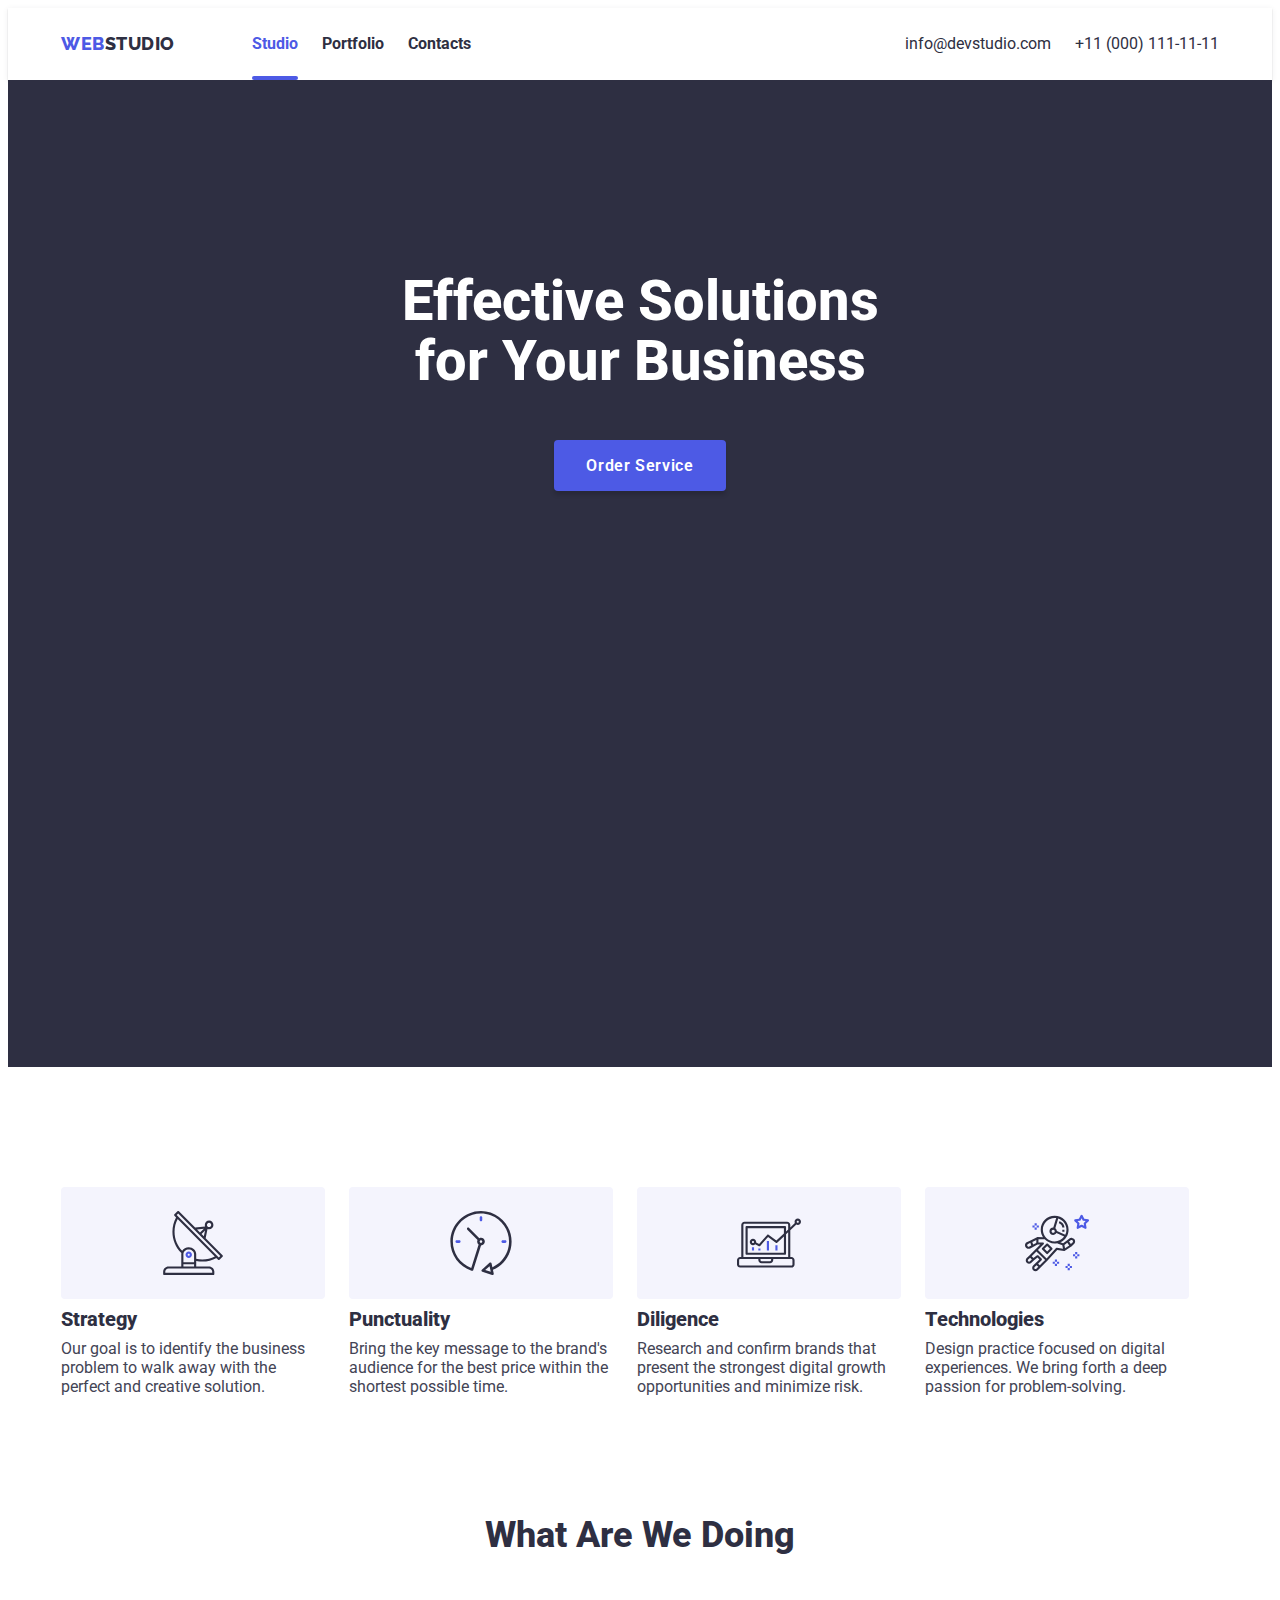
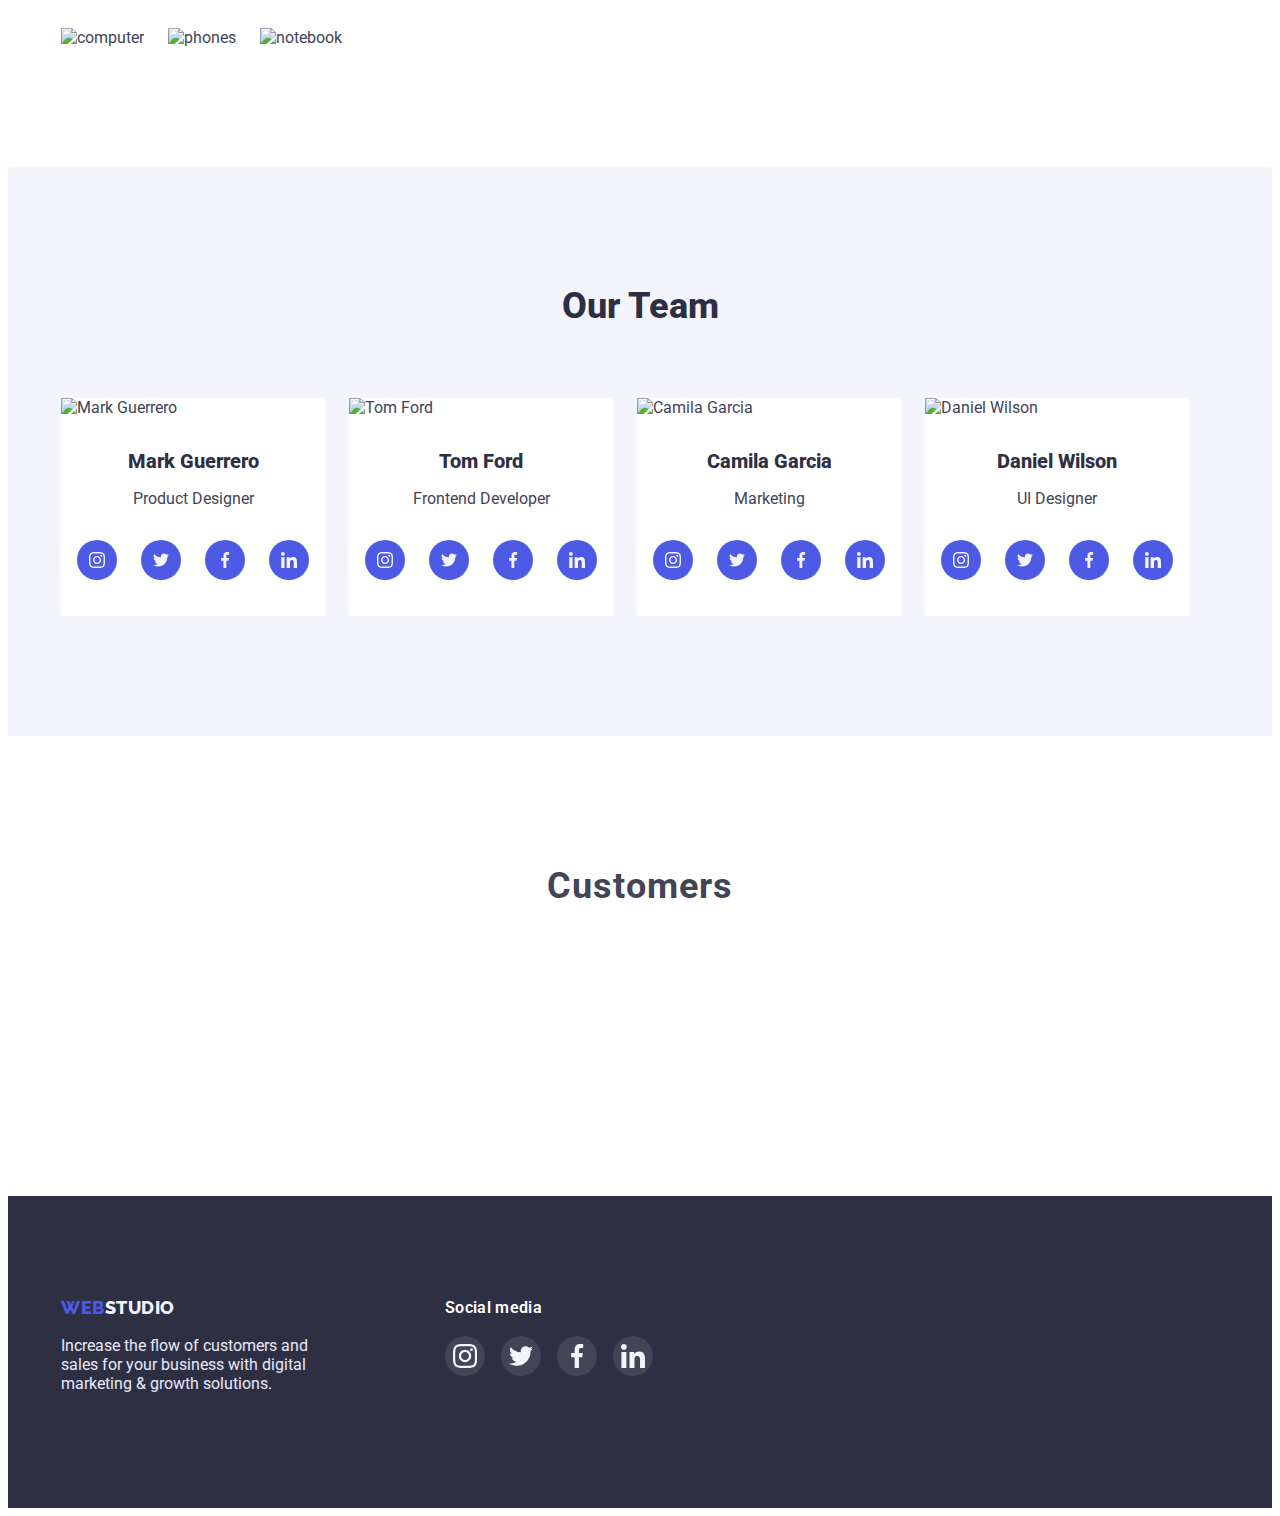
==== index.html @ 1ba85bce "Update index.html" ====
<!DOCTYPE html>
<html lang="en">
  <head>
    <meta charset="UTF-8" />
    <meta http-equiv="X-UA-Compatible" content="IE=edge" />
    <meta name="viewport" content="width=device-width, initial-scale=1.0" />
    <title>WebStudio</title>
    <link rel="preconnect" href="https://fonts.googleapis.com" />
    <link rel="preconnect" href="https://fonts.gstatic.com" crossorigin />
    <link
      href="https://fonts.googleapis.com/css2?family=Raleway:wght@700;800&family=Roboto:wght@400;500;700;900&display=swap"
      rel="stylesheet"
    />
    <link rel="stylesheet" href="./css/modern-normalize.css" />
    <link rel="stylesheet" href="./css/styles.css" />
  </head>
  <body>
    <header class="page-header">
      <div class="container container-header">
        <nav class="page-nav">
          <a href="./index.html" class="logo-web link"
            >web<span class="logo-studio link">studio</span></a
          >
          <ul class="navigation list">
            <li><a href="./index.html" class="link current-page">Studio</a></li>
            <li>
              <a href="./portfolio.html" class="link">Portfolio</a>
            </li>
            <li><a href="" class="link">Contacts</a></li>
          </ul>
        </nav>
        <ul class="contacts list">
          <li>
            <a href="mailto:info@devstudio.com" class="link"
              >info@devstudio.com</a
            >
          </li>
          <li>
            <a href="tel:+110001111111" class="link">+11 (000) 111-11-11</a>
          </li>
        </ul>
      </div>
    </header>
    <main>
      <!-- hero -->
      <section class="hero">
        <div class="container">
          <h1 class="hero-title">Effective Solutions for Your Business</h1>
          <button type="button" class="hero-button" data-modal-open>
            Order Service
          </button>
        </div>
      </section>
      <!-- spdt -->
      <section class="spdt">
        <div class="container">
          <ul class="list">
            <li class="spdt-item">
              <div class="spdt-item-icon">
                <svg class="spdt-svg" width="64" height="64">
                  <use href="./images/svg/symbol-defs.svg#icon-Feature1"></use>
                </svg>
              </div>
              <h3 class="spdt-name">Strategy</h3>
              <p>
                Our goal is to identify the business problem to walk away with
                the perfect and creative solution.
              </p>
            </li>
            <li class="spdt-item">
              <div class="spdt-item-icon">
                <svg class="spdt-svg" width="64" height="64">
                  <use href="./images/svg/symbol-defs.svg#icon-Feature2"></use>
                </svg>
              </div>
              <h3 class="spdt-name">Punctuality</h3>
              <p>
                Bring the key message to the brand's audience for the best price
                within the shortest possible time.
              </p>
            </li>
            <li class="spdt-item">
              <div class="spdt-item-icon">
                <svg class="spdt-svg" width="64" height="64">
                  <use href="./images/svg/symbol-defs.svg#icon-Feature3"></use>
                </svg>
              </div>
              <h3 class="spdt-name">Diligence</h3>
              <p>
                Research and confirm brands that present the strongest digital
                growth opportunities and minimize risk.
              </p>
            </li>
            <li class="spdt-item">
              <div class="spdt-item-icon">
                <svg class="spdt-svg" width="64" height="64">
                  <use href="./images/svg/symbol-defs.svg#icon-Feature4"></use>
                </svg>
              </div>
              <h3 class="spdt-name">Technologies</h3>
              <p>
                Design practice focused on digital experiences. We bring forth a
                deep passion for problem-solving.
              </p>
            </li>
          </ul>
        </div>
      </section>
      <!-- whatdo -->
      <section class="whatdo">
        <div class="container">
          <h2 class="whatdo-name">What Are We Doing</h2>
          <ul class="list">
            <li>
              <img
                src="./images/1.jpg"
                alt="computer"
                width="360"
                height="300"
              />
            </li>
            <li>
              <img src="./images/2.jpg" alt="phones" width="360" height="300" />
            </li>
            <li>
              <img
                src="./images/3.jpg"
                alt="notebook"
                width="360"
                height="300"
              />
            </li>
          </ul>
        </div>
      </section>
      <!-- Team -->
      <section class="team">
        <div class="container">
          <h2 class="team-title">Our Team</h2>
          <ul class="list">
            <li class="team-item">
              <img src="./images/4.jpg" alt="Mark Guerrero" />
              <div class="container-team-item">
                <h3 class="team-name">Mark Guerrero</h3>
                <p class="team-job">Product Designer</p>
                <ul class="list-social-media list">
                  <li class="item-social-media">
                    <a href="" class="link-social-media">
                      <svg class="icon-social-media" width="16px" height="16px">
                        <use
                          href="./images/svg/symbol-defs.svg#icon-team_instagram"
                        ></use>
                      </svg>
                    </a>
                  </li>
                  <li class="item-social-media">
                    <a href="" class="link-social-media">
                      <svg class="icon-social-media" width="16px" height="16px">
                        <use
                          href="./images/svg/symbol-defs.svg#icon-team_twitter"
                        ></use>
                      </svg>
                    </a>
                  </li>
                  <li class="item-social-media">
                    <a href="" class="link-social-media">
                      <svg class="icon-social-media" width="16px" height="16px">
                        <use
                          href="./images/svg/symbol-defs.svg#icon-team_facebook"
                        ></use>
                      </svg>
                    </a>
                  </li>
                  <li class="item-social-media">
                    <a href="" class="link-social-media">
                      <svg class="icon-social-media" width="16px" height="16px">
                        <use
                          href="./images/svg/symbol-defs.svg#icon-team_linkedin"
                        ></use>
                      </svg>
                    </a>
                  </li>
                </ul>
              </div>
            </li>
            <li class="team-item">
              <img src="./images/5.jpg" alt="Tom Ford" />
              <div class="container-team-item">
                <h3 class="team-name">Tom Ford</h3>
                <p class="team-job">Frontend Developer</p>
                <ul class="list-social-media list">
                  <li class="item-social-media">
                    <a href="" class="link-social-media">
                      <svg class="icon-social-media" width="16px" height="16px">
                        <use
                          href="./images/svg/symbol-defs.svg#icon-team_instagram"
                        ></use>
                      </svg>
                    </a>
                  </li>
                  <li class="item-social-media">
                    <a href="" class="link-social-media">
                      <svg class="icon-social-media" width="16px" height="16px">
                        <use
                          href="./images/svg/symbol-defs.svg#icon-team_twitter"
                        ></use>
                      </svg>
                    </a>
                  </li>
                  <li class="item-social-media">
                    <a href="" class="link-social-media">
                      <svg class="icon-social-media" width="16px" height="16px">
                        <use
                          href="./images/svg/symbol-defs.svg#icon-team_facebook"
                        ></use>
                      </svg>
                    </a>
                  </li>
                  <li class="item-social-media">
                    <a href="" class="link-social-media">
                      <svg class="icon-social-media" width="16px" height="16px">
                        <use
                          href="./images/svg/symbol-defs.svg#icon-team_linkedin"
                        ></use>
                      </svg>
                    </a>
                  </li>
                </ul>
              </div>
            </li>
            <li class="team-item">
              <img src="./images/6.jpg" alt="Camila Garcia" />
              <div class="container-team-item">
                <h3 class="team-name">Camila Garcia</h3>
                <p class="team-job">Marketing</p>
                <ul class="list-social-media list">
                  <li class="item-social-media">
                    <a href="" class="link-social-media">
                      <svg class="icon-social-media" width="16px" height="16px">
                        <use
                          href="./images/svg/symbol-defs.svg#icon-team_instagram"
                        ></use>
                      </svg>
                    </a>
                  </li>
                  <li class="item-social-media">
                    <a href="" class="link-social-media">
                      <svg class="icon-social-media" width="16px" height="16px">
                        <use
                          href="./images/svg/symbol-defs.svg#icon-team_twitter"
                        ></use>
                      </svg>
                    </a>
                  </li>
                  <li class="item-social-media">
                    <a href="" class="link-social-media">
                      <svg class="icon-social-media" width="16px" height="16px">
                        <use
                          href="./images/svg/symbol-defs.svg#icon-team_facebook"
                        ></use>
                      </svg>
                    </a>
                  </li>
                  <li class="item-social-media">
                    <a href="" class="link-social-media">
                      <svg class="icon-social-media" width="16px" height="16px">
                        <use
                          href="./images/svg/symbol-defs.svg#icon-team_linkedin"
                        ></use>
                      </svg>
                    </a>
                  </li>
                </ul>
              </div>
            </li>
            <li class="team-item">
              <img src="./images/7.jpg" alt="Daniel Wilson" />
              <div class="container-team-item">
                <h3 class="team-name">Daniel Wilson</h3>
                <p class="team-job">UI Designer</p>
                <ul class="list-social-media list">
                  <li class="item-social-media">
                    <a href="" class="link-social-media">
                      <svg class="icon-social-media" width="16px" height="16px">
                        <use
                          href="./images/svg/symbol-defs.svg#icon-team_instagram"
                        ></use>
                      </svg>
                    </a>
                  </li>
                  <li class="item-social-media">
                    <a href="" class="link-social-media">
                      <svg class="icon-social-media" width="16px" height="16px">
                        <use
                          href="./images/svg/symbol-defs.svg#icon-team_twitter"
                        ></use>
                      </svg>
                    </a>
                  </li>
                  <li class="item-social-media">
                    <a href="" class="link-social-media">
                      <svg class="icon-social-media" width="16px" height="16px">
                        <use
                          href="./images/svg/symbol-defs.svg#icon-team_facebook"
                        ></use>
                      </svg>
                    </a>
                  </li>
                  <li class="item-social-media">
                    <a href="" class="link-social-media">
                      <svg class="icon-social-media" width="16px" height="16px">
                        <use
                          href="./images/svg/symbol-defs.svg#icon-team_linkedin"
                        ></use>
                      </svg>
                    </a>
                  </li>
                </ul>
              </div>
            </li>
          </ul>
        </div>
      </section>
      <!-- Customers -->
      <section class="customers">
        <div class="container">
          <h2 class="customers-title">Customers</h2>
          <ul class="customers-list list">
            <li>
              <a href="" class="customers-link link">
                <svg width="104" height="56" class="icon-customers">
                  <use
                    href="./images/client/symbol-defs.svg#icon-client1"
                  ></use>
                </svg>
              </a>
            </li>
            <li>
              <a href="" class="customers-link link">
                <svg width="104" height="56" class="icon-customers">
                  <use
                    href="./images/client/symbol-defs.svg#icon-client2"
                  ></use>
                </svg>
              </a>
            </li>
            <li>
              <a href="" class="customers-link link">
                <svg width="104" height="56" class="icon-customers">
                  <use
                    href="./images/client/symbol-defs.svg#icon-client3"
                  ></use>
                </svg>
              </a>
            </li>
            <li>
              <a href="" class="customers-link link">
                <svg width="104" height="56" class="icon-customers">
                  <use
                    href="./images/client/symbol-defs.svg#icon-client4"
                  ></use>
                </svg>
              </a>
            </li>
            <li>
              <a href="" class="customers-link link">
                <svg width="104" height="56" class="icon-customers">
                  <use
                    href="./images/client/symbol-defs.svg#icon-client5"
                  ></use>
                </svg>
              </a>
            </li>
            <li>
              <a href="" class="customers-link link">
                <svg width="104" height="56" class="icon-customers">
                  <use
                    href="./images/client/symbol-defs.svg#icon-client6"
                  ></use>
                </svg>
              </a>
            </li>
          </ul>
        </div>
      </section>
    </main>
    <!-- footer -->
    <footer class="footer">
      <div class="container container-footer">
        <div class="footer-prom">
          <a href="./index.html" class="logo-web-footer link"
            >web<span class="studio-white">studio</span></a
          >
          <p class="footer-text">
            Increase the flow of customers and sales for your business with
            digital marketing & growth solutions.
          </p>
        </div>
        <div>
          <h3 class="footer-sm-title">Social media</h3>
          <ul class="list-social-media list">
            <li>
              <a href="" class="link-social-media">
                <svg width="24px" height="24px" class="icon-social-media">
                  <use
                    href="./images/svg/symbol-defs.svg#icon-social_media_instagram"
                  ></use>
                </svg>
              </a>
            </li>
            <li>
              <a href="" class="link-social-media">
                <svg width="24px" height="24px" class="icon-social-media">
                  <use
                    href="./images/svg/symbol-defs.svg#icon-social_media_twitter"
                  ></use>
                </svg>
              </a>
            </li>
            <li>
              <a href="" class="link-social-media">
                <svg width="24px" height="24px" class="icon-social-media">
                  <use
                    href="./images/svg/symbol-defs.svg#icon-social_media_facebook"
                  ></use>
                </svg>
              </a>
            </li>
            <li>
              <a href="" class="link-social-media">
                <svg width="24px" height="24px" class="icon-social-media">
                  <use
                    href="./images/svg/symbol-defs.svg#icon-social_media_linkedin"
                  ></use>
                </svg>
              </a>
            </li>
          </ul>
        </div>
      </div>
    </footer>
    <div class="backdrop is-hidden" data-modal>
      <div class="modal">
        <button type="button" class="modal-close-btn" data-modal-close>
          <svg class="modal-close-btn-icon" width="8" height="8">
            <use href="./images/svg/symbol-defs.svg#icon-X"></use>
          </svg>
        </button>
        <form class="modal-form">
          <b class="title-modal"
            >Leave your contacts and we will call you back</b
          >
          <label class="modal-form-field">
            <p class="modal-form-input-desc">Name</p>
            <span class="modal-input">
              <input
                type="text"
                name="user_name"
                class="modal-form-input"
                required
                pattern="^[a-zA-Z]+"
                minlength="2"
              />
              <svg class="modal-icon" width="18" height="18">
                <use href="./images/modal/modal.svg#icon-1"></use>
              </svg>
            </span>
          </label>
          <label class="modal-form-field">
            <p class="modal-form-input-desc">Phone</p>
            <span class="modal-input">
              <input
                type="tel"
                name="user_tel"
                class="modal-form-input"
                required
                pattern="[0-9]{3}-[0-9]{3}-[0-9]{2}-[0-9]{2}"
                title="xxx-xxx-xx-xx"
              />
              <svg class="modal-icon" width="18" height="18">
                <use href="./images/modal/modal.svg#icon-2"></use>
              </svg>
            </span>
          </label>
          <label class="modal-form-field">
            <p class="modal-form-input-desc">Email</p>
            <span class="modal-input">
              <input
                type="email"
                name="user_email"
                class="modal-form-input"
                required
              />
              <svg class="modal-icon" width="18" height="18">
                <use href="./images/modal/modal.svg#icon-3"></use>
              </svg>
            </span>
          </label>
          <label class="modal-form-field">
            <p class="modal-form-input-desc">Comment</p>
            <textarea
              name="user_message"
              class="modal-form-comment"
              placeholder="Text input"
            ></textarea>
          </label>
          <input
            id="user-policy"
            type="checkbox"
            name="user_policy"
            class="modal-form-check-input visualy-hidden"
            required
          />
          <label for="user-policy" class="modal-form-check-label"
            ><span class="modal-form-accept-condition"
              >I accept the terms and conditions of the
              <a href="">Privacy Policy</a></span
            ></label
          >
          <button type="submit" class="modal-form-submit">
            <span class="modal-form-submit-title">Send</span>
          </button>
        </form>
      </div>
    </div>
    <script src="./js/modal.js"></script>
  </body>
</html>
---- css/styles.css ----
:root {
  --accent: #4d5ae5;
  --footer-text-color: #e7e9fc;
  --primary-background-color: #ffffff;
  --primary-font: "Roboto", sans-serif;
  --primary-letter-spacing: 0.02em;
  --primary-line-height: 1.5;
  --primary-text-color: #434455;
  --secondary-background-color: #404bbf;
  --secondary-font-size: 20px;
  --secondary-font-weight: 800;
  --secondary-line-height: 1.2;
  --secondary-text-color: #8e8f99;
  --color: #f4f4fd;
  --title-text-color: #2e2f42;
  --main-transition: 250ms cubic-bezier(0.4, 0, 0.2, 1);
}

h1,
h2,
h4,
h5,
h6,
p {
  margin-top: 0;
  margin-bottom: 0;
}

h3 {
  margin-top: 0;
  margin-bottom: 8px;
}

.page-header {
  box-shadow: 0px 2px 1px rgba(46, 47, 66, 0.08),
    0px 1px 1px rgba(46, 47, 66, 0.16), 0px 1px 6px rgba(46, 47, 66, 0.08);
}

header .link.current-page {
  position: relative;
  display: inline-block;
  color: var(--accent);
}

.current-page::after {
  content: " ";
  position: absolute;
  width: 100%;
  height: 4px;
  display: block;
  top: calc(24px + 24px - 4px);
  background-color: var(--accent);
  border-radius: 2px;
}

.container {
  width: 1158px;
  padding-left: 15px;
  padding-right: 15px;
  margin-left: auto;
  margin-right: auto;
}

.navigation,
.contacts {
  gap: 40px;
}

.navigation .link,
.contacts .link {
  color: var(--title-text-color);
  font-size: var(--primary-font-size);
  line-height: var(--primary-line-height);
  transition: color var(--main-transition);
}
.navigation .link {
  font-weight: 700;
}
.page-nav {
  display: flex;
  margin-right: auto;
  gap: 77px;
}

.navigation .link:hover,
.navigation .link:focus,
.contacts .link:active,
.contacts .link:focus,
.contacts .link:hover,
.navigation .link:active {
  color: var(--accent);
}

body {
  background-color: var(--primary-background-color);
  color: var(--primary-text-color);
  font-family: var(--primary-font);
}

.link {
  text-decoration: none;
  display: block;
}
.logo-web,
.logo-web-footer {
  color: var(--accent);
  font-family: "Raleway", sans-serif;
  font-weight: var(--secondary-font-weight);
  font-size: 18px;
  line-height: 1.3;
  letter-spacing: 0.03em;
  text-transform: uppercase;
  display: flex;
  transition: color var(--main-transition);
}
.logo-web {
  transition: color var(--main-transition);
}

.logo-studio {
  color: var(--title-text-color);
  font-family: "Raleway", sans-serif;
  transition: color var(--main-transition);
}
.logo-studio:hover,
.logo-studio:focus {
  color: var(--title-text-color);
}
.hero {
  background-color: var(--title-text-color);
  text-align: center;
  padding-top: 192px;
  padding-bottom: 192px;
  height: 603px;
  max-width: 1440px;
  margin-left: auto;
  margin-right: auto;
  background-image: linear-gradient(
      to right,
      rgba(46, 47, 66, 0.7),
      rgba(46, 47, 66, 0.7)
    ),
    url("../images/hero.jpg");
  background-repeat: no-repeat;
  background-size: cover;
  background-position: center;
}
.hero-title {
  color: var(--primary-background-color);
  font-size: 56px;
  font-weight: var(--secondary-font-weight);
  line-height: 1.07;
  margin-bottom: 48px;
  padding-right: 28%;
  padding-left: 28%;
}
.hero-button {
  background-color: var(--accent);
  border: 0px;
  border-radius: 4px;
  box-shadow: 0px 4px 4px rgba(0, 0, 0, 0.15);
  color: var(--primary-background-color);
  cursor: pointer;
  font-family: var(--primary-font);
  font-size: 16px;
  font-weight: 600;
  gap: 10px;
  letter-spacing: 0.04em;
  line-height: var(--secondary-line-height);
  padding: 16px 32px;
  transition: background-color var(--main-transition),
    box-shadow var(--main-transition);
}
.hero-button:hover,
.hero-button:focus,
.hero-button:active {
  background-color: var(--secondary-background-color);
  transition: background-color var(--main-transition);
}
.list {
  display: flex;
  gap: 24px;
  padding: 0;
  margin: 0;
  list-style: none;
}

.spdt {
  padding-top: 120px;
}

.spdt-svg {
}

.spdt-item {
  max-width: 264px;
}

.spdt-item-icon {
  background-color: var(--color);
  border-radius: 4px;
  width: 264px;
  height: 112px;
  margin-bottom: 8px;
  display: flex;
  justify-content: center;
  align-items: center;
}

.spdt-name {
  color: var(--title-text-color);
  font-weight: var(--secondary-font-weight);
  font-size: var(--secondary-font-size);
  line-height: var(--secondary-line-height);
  width: 264px;
}

.whatdo {
  padding-top: 120px;
  padding-bottom: 120px;
}

.whatdo-name,
.team-title {
  color: var(--title-text-color);
  font-weight: var(--secondary-font-weight);
  font-size: 36px;
  line-height: 1.1;
  text-align: center;
  text-transform: capitalize;
  margin-bottom: 72px;
}
.team {
  padding-top: 120px;
  padding-bottom: 120px;
  background-color: var(--color);
}
.team-item {
  background-color: var(--primary-background-color);
}

.container-team-item {
  padding-top: 32px;
  padding-bottom: 36px;
}

.team-name {
  color: var(--title-text-color);
  font-weight: var(--secondary-font-weight);
  font-size: var(--secondary-font-size);
  line-height: var(--secondary-line-height);
  text-align: center;
  padding-bottom: 8px;
}
.team-job {
  text-align: center;
  padding-bottom: 32px;
}

.list-social-media {
  display: flex;
  padding-left: 16px;
  padding-right: 16px;
  gap: 24px;
}

.link-social-media {
  display: inline-flex;
  height: 40px;
  width: 40px;
  padding: 0;
  border: none;
  color: var(--team-background-color);
  background-color: var(--accent);
  border-radius: 50%;
  justify-content: center;
  align-items: center;
  transition: background-color var(--main-transition);
}

.link-social-media:hover,
.link-social-media:focus {
  background-color: var(--secondary-background-color);
  transition: background-color var(--main-transition);
}

.icon-social-media {
  fill: currentColor;
}

.buttons,
.buttonsall {
  background-color: var(--color);
  font-family: var(--primary-font);
  font-style: normal;
  font-weight: 600;
  font-size: var(--primary-font-size);
  line-height: var(--primary-line-height);
  display: flex;
  align-items: center;
  text-align: center;
  letter-spacing: 0.04em;
  cursor: pointer;
  border: 1px solid var(--footer-text-color);
  transition: background-color var(--main-transition),
    color var(--main-transition), box-shadow var(--main-transition);
}
.buttons {
  color: var(--accent);
}

.buttonsall {
  color: var(--primary-background-color);
}

.buttons:hover,
.buttons:focus {
  color: var(--primary-background-color);
  background-color: var(--accent);
  transition: background-color var(--main-transition);
}
.portfolio-card_list {
  display: flex;
  flex-wrap: wrap;
  row-gap: 48px;
  column-gap: 24px;
}

.portfolio {
  margin-bottom: 120px;
}

.img {
  display: block;
  max-width: 360px;
  height: 300px;
}

.portfolio-card_item {
  flex-basis: calc((100% - 2 * 24px) / 3);
}

.portfolio-link:hover .overlay,
.portfolio-link:focus .overlay {
  transform: translate(0, 0);
}

.portfolio-link:hover,
.portfolio-link:focus {
  display: inline-block;
  box-shadow: 0px 1px 6px rgba(46, 47, 66, 0.08),
    0px 1px 1px rgba(46, 47, 66, 0.16), 0px 2px 1px rgba(46, 47, 66, 0.08);
  transition: box-shadow var(--main-transition);
}

.portfolio-overlay {
  position: relative;
  overflow: hidden;
}

.overlay {
  position: absolute;
  width: 100%;
  height: 100%;
  left: 0px;
  top: 0px;
  background-color: var(--accent);
  background-blend-mode: soft-light;
  mix-blend-mode: normal;
  font-family: var(--primary-font);
  font-style: normal;
  font-weight: 400;
  font-size: 16px;
  line-height: var(--primary-line-height);
  letter-spacing: var(--primary-letter-spacing);
  color: var(--color);
  padding-top: 40px;
  padding-left: 32px;
  padding-right: 32px;
  padding-bottom: 164px;
  transform: translateY(100%);
  transition: transform var(--main-transition);
}

.portfolio-card_box {
  padding: 32px 16px;
  border: 0.5px solid var(--color);
  border-top: 0;
}
.portfolio-name {
  color: var(--title-text-color);
  font-weight: var(--secondary-font-weight);
  font-size: var(--secondary-font-size);
  line-height: var(--secondary-line-height);
  letter-spacing: 0.2e;
  margin-bottom: 8px;
}

.portfolio-category {
  color: var(--primary-text-color);
}

.footer {
  background-color: var(--title-text-color);
  padding-top: 100px;
  padding-bottom: 100px;
}
.footer-text {
  color: var(--footer-text-color);
  width: 264px;
  height: 72px;
  margin-top: 16px;
}

.container-footer {
  display: flex;
}

.footer-prom {
  margin-right: 120px;
}

.footer-social-media {
}

.footer-sm-title {
  font-family: var(--primary-font);
  font-weight: 600;
  font-size: var(--primary-font-size);
  line-height: var(--primary-line-height);
  letter-spacing: var(--primary-letter-spacing);
  color: var(--primary-background-color);
  margin-bottom: 16px;
}

.list-social-media {
  display: flex;
  padding-left: 16px;
  padding-right: 16px;
  gap: 24px;
}

.footer .list-social-media {
  padding: 0;
  gap: 16px;
}

.footer .link-social-media {
  height: 40px;
  width: 40px;
  border-radius: 50%;
  justify-content: center;
  align-items: center;
  background-color: rgba(255, 255, 255, 0.1);
}

.footer .link-social-media:hover,
.footer .link-social-media:focus {
  background-color: #31d0aa;
  transition: background-color var(--main-transition);
}

.customers {
  padding: 120px 0px;
}

.customers-title {
  font-family: var(--primary-font);
  font-size: 36px;
  font-weight: 700;
  line-height: 1.67;
  letter-spacing: 0.03em;
  text-align: center;
  margin-bottom: 72px;
}

.customers-list {
  display: flex;
  gap: 24px;
  padding-left: 0;
  padding-right: 0;
  margin-left: auto;
  margin-right: auto;
}

.customers-link {
  display: inline-flex;
  width: 168px;
  height: 88px;
  border: 1px solid var(--secondary-text-color: );
  border-radius: 4px;
  color: var(--secondary-text-color: );
  justify-content: center;
  align-items: center;
  transition: color var(--main-transition), border-color var(--main-transition);
}

.customers-link:hover,
.customers-link:focus {
  color: var(--accent);
  border-color: var(--accent);
}

.icon-customers {
  fill: currentColor;
}

.studio-white {
  color: var(--color);
  font-family: "Raleway", sans-serif;
}
.studio-white:hover,
.studio-white:focus {
  color: var(--color);
  transition: color var(--main-transition);
}

.container-header {
  display: flex;
  align-items: center;
  padding-top: 24px;
  padding-bottom: 24px;
}

.filter {
  margin-top: 96px;
  margin-bottom: 72px;
}

.filter-list {
  display: flex;
  justify-content: center;
  gap: 24px;
}

.filter-btn,
.filter-btnall {
  padding: 12px 24px;
  border-radius: 4px;
}

.filter-btnall {
  background-color: var(--accent);
  box-shadow: 0px 3px 1px rgba(0, 0, 0, 0.1), 0px 2px 1px rgba(0, 0, 0, 0.08),
    0px 2px 2px rgba(0, 0, 0, 0.12);
  border-radius: 4px;
}

.dnon {
  display: none;
}

.backdrop {
  position: fixed;
  top: 0;
  left: 0;
  z-index: 100;
  height: 100%;
  width: 100%;
  background-color: rgba(46, 47, 66, 0.4);
  transition: opacity var(--main-transition), visibility var(--main-transition);
}

.backdrop.is-hidden {
  opacity: 0;
  visibility: hidden;
  pointer-events: none;
}

.modal {
  position: absolute;
  width: 408px;
  height: 576px;
  top: 88px;
  left: 516px;
  background-color: #fcfcfc;
  box-shadow: 0px 1px 1px rgba(0, 0, 0, 0.14), 0px 1px 3px rgba(0, 0, 0, 0.12),
    0px 2px 1px rgba(0, 0, 0, 0.2);
  border-radius: 4px;
  padding-top: 72px;
  padding-bottom: 40px;
  padding-left: 24px;
  padding-right: 24px;
}

.modal-close-btn {
  position: absolute;
  top: 24px;
  right: 24px;
  display: flex;
  justify-content: center;
  align-items: center;
  width: 24px;
  height: 24px;
  border-radius: 50%;
  border-color: var(--footer-text-color);
  border: 1px solid rgba(0, 0, 0, 0.1);
  padding: 0;
  cursor: pointer;
  transition: background-color var(--main-transition);
}

.modal-close-btn:hover,
.modal-close-btn:focus {
  background-color: var(--secondary-background-color);
}

.modal-close-btn:hover .modal-close-btn-icon,
.modal-close-btn:focus .modal-close-btn-icon {
  fill: var(--primary-background-color);
}

.modal-form {
  display: flex;
  flex-direction: column;
  margin-bottom: 8px;
}

.modal-form-input {
  width: 100%;
  height: 40px;
  border-radius: 4px;
  padding-left: 38px;
  background-color: inherit;
  border: 1px solid rgba(33, 33, 33, 0.2);
  font-size: 16px;
  color: rgba(0, 0, 0, 1);
  transition: border-color var(--main-transition);
}

.modal-form-input:focus {
  outline: none;
  border-color: var(--accent);
}

.modal-form-input:focus + .modal-icon {
  fill: var(--accent);
}

.title-modal {
  font-family: var(--primary-font);
  font-size: 16px;
  font-weight: 500;
  line-height: var(--primary-line-height);
  letter-spacing: var(--primary-letter-spacing);
  text-align: center;
  color: var(--title-text-color);
  margin-bottom: 14px;
}

.modal-form-input-desc {
  font-family: var(--primary-font);
  font-size: 12px;
  font-weight: 400;
  line-height: var(--secondary-line-height);
  letter-spacing: 0.04em;
  text-align: left;
  color: var(--secondary-text-color);
  margin-bottom: 4px;
}

.modal-icon {
  position: absolute;
  top: 50%;
  transform: translateY(-50%);
  display: block;
  fill: var(--title-text-color);
  transition: fill var(--main-transition);
  left: 16px;
}

.modal-input {
  position: relative;
  display: flex;
}

.modal-form-field {
  display: flex;
  flex-direction: column;
  margin-bottom: 8px;
}

.modal-form-comment {
  width: 100%;
  height: 120px;
  padding-top: 8px;
  padding-left: 16px;
  border: 1px solid rgba(33, 33, 33, 0.2);
  border-radius: 4px;
  resize: none;
  background: #fcfcfc;
  transition: border-color var(--main-transition);
}

.modal-form-comment::placeholder {
  color: rgba(117, 117, 117, 0.5);
}

.modal-form-comment:focus,
.modal-form-comment:not(:placeholder-shown) {
  outline: none;
  border-color: var(--accent);
}

.modal-form-check-label {
  position: relative;
  display: inline-flex;
  flex-direction: column;
  margin-bottom: 24px;
  margin-top: 8px;
  padding-left: 24px;
}

.modal-form-accept-condition {
  font-family: var(--primary-font);
  font-size: 12px;
  line-height: var(--secondary-line-height);
  letter-spacing: 0.04em;
  color: #757575;
}

.modal-form-check-label::before {
  display: flex;
  width: 16px;
  height: 16px;
  border: 1.25px solid #2e2f42;
  border-radius: 2px;
  content: "";
  cursor: pointer;
  position: absolute;
  left: 0;
  top: 0;
  transition: background-color var(--main-transition),
    border-color var(--main-transition);
}

.modal-form-check-input:checked + .modal-form-check-label::before {
  background-color: var(--accent);
  border: 1.25px solid var(--accent);
  border-radius: 2px;
  background-image: url(../images/icon-checkmark-modal.svg);
  background-repeat: no-repeat;
  background-size: contain;
  background-origin: border-box;
}

.visualy-hidden {
  position: absolute;
  width: 1px;
  height: 1px;
  margin: -1px;
  padding: 0;
  overflow: hidden;
  border: 0;
  clip: rect(0 0 0 0);
}

.modal-form-submit {
  display: flex;
  align-items: center;
  padding-top: 16px;
  padding-right: 32px;
  padding-bottom: 16px;
  padding-left: 32px;
  margin-left: auto;
  margin-right: auto;
  border: none;
  font-family: var(--primary-font);
  font-weight: 600;
  font-size: var(--primary-font-size);
  line-height: var(--secondary-line-height);
  letter-spacing: 0.04em;
  color: var(--primary-background-color);
  background-color: var(--accent);
  box-shadow: 0px 4px 4px rgba(0, 0, 0, 0.15);
  border-radius: 4px;
  cursor: pointer;
  transition: background-color var(--main-transition);
}

.modal-form-submit:focus,
.modal-form-submit:hover {
  background-color: #404bbf;
  outline: none;
}

.modal-form-submit-title {
  width: 106px;
}
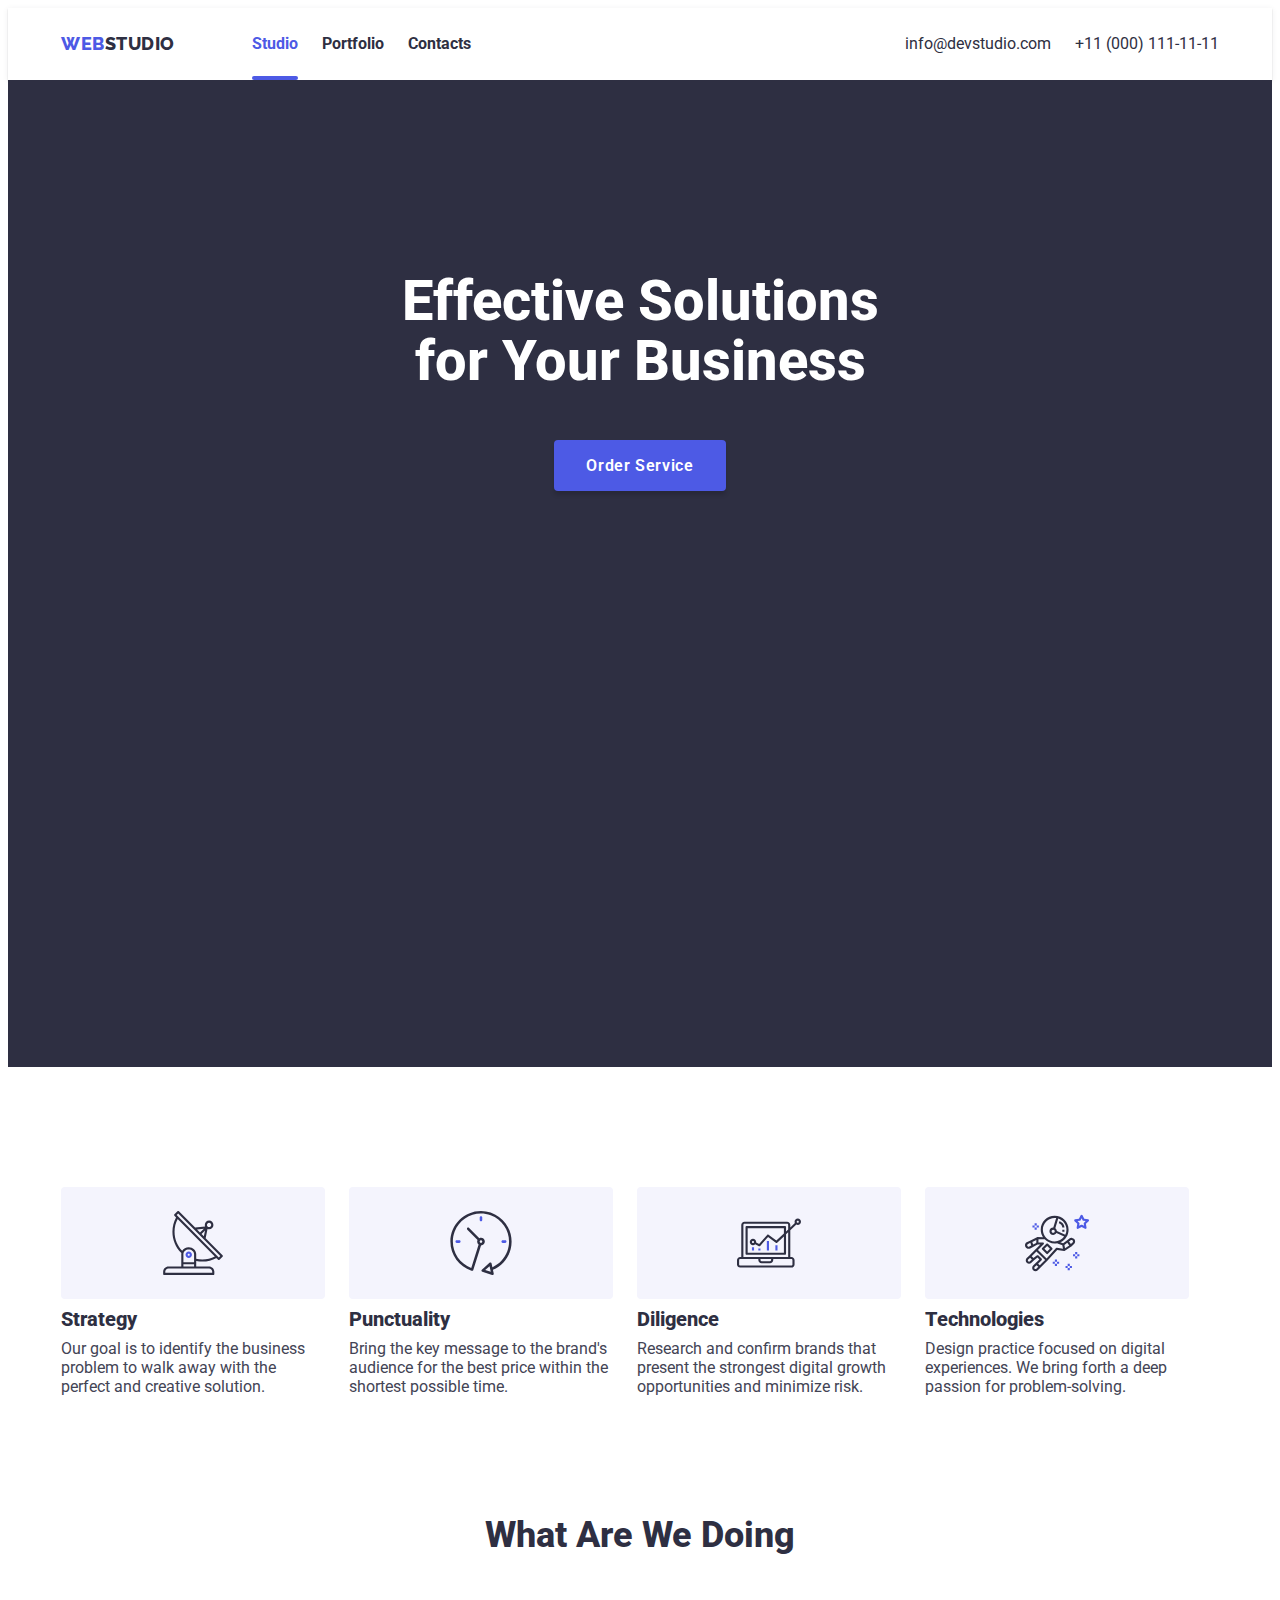
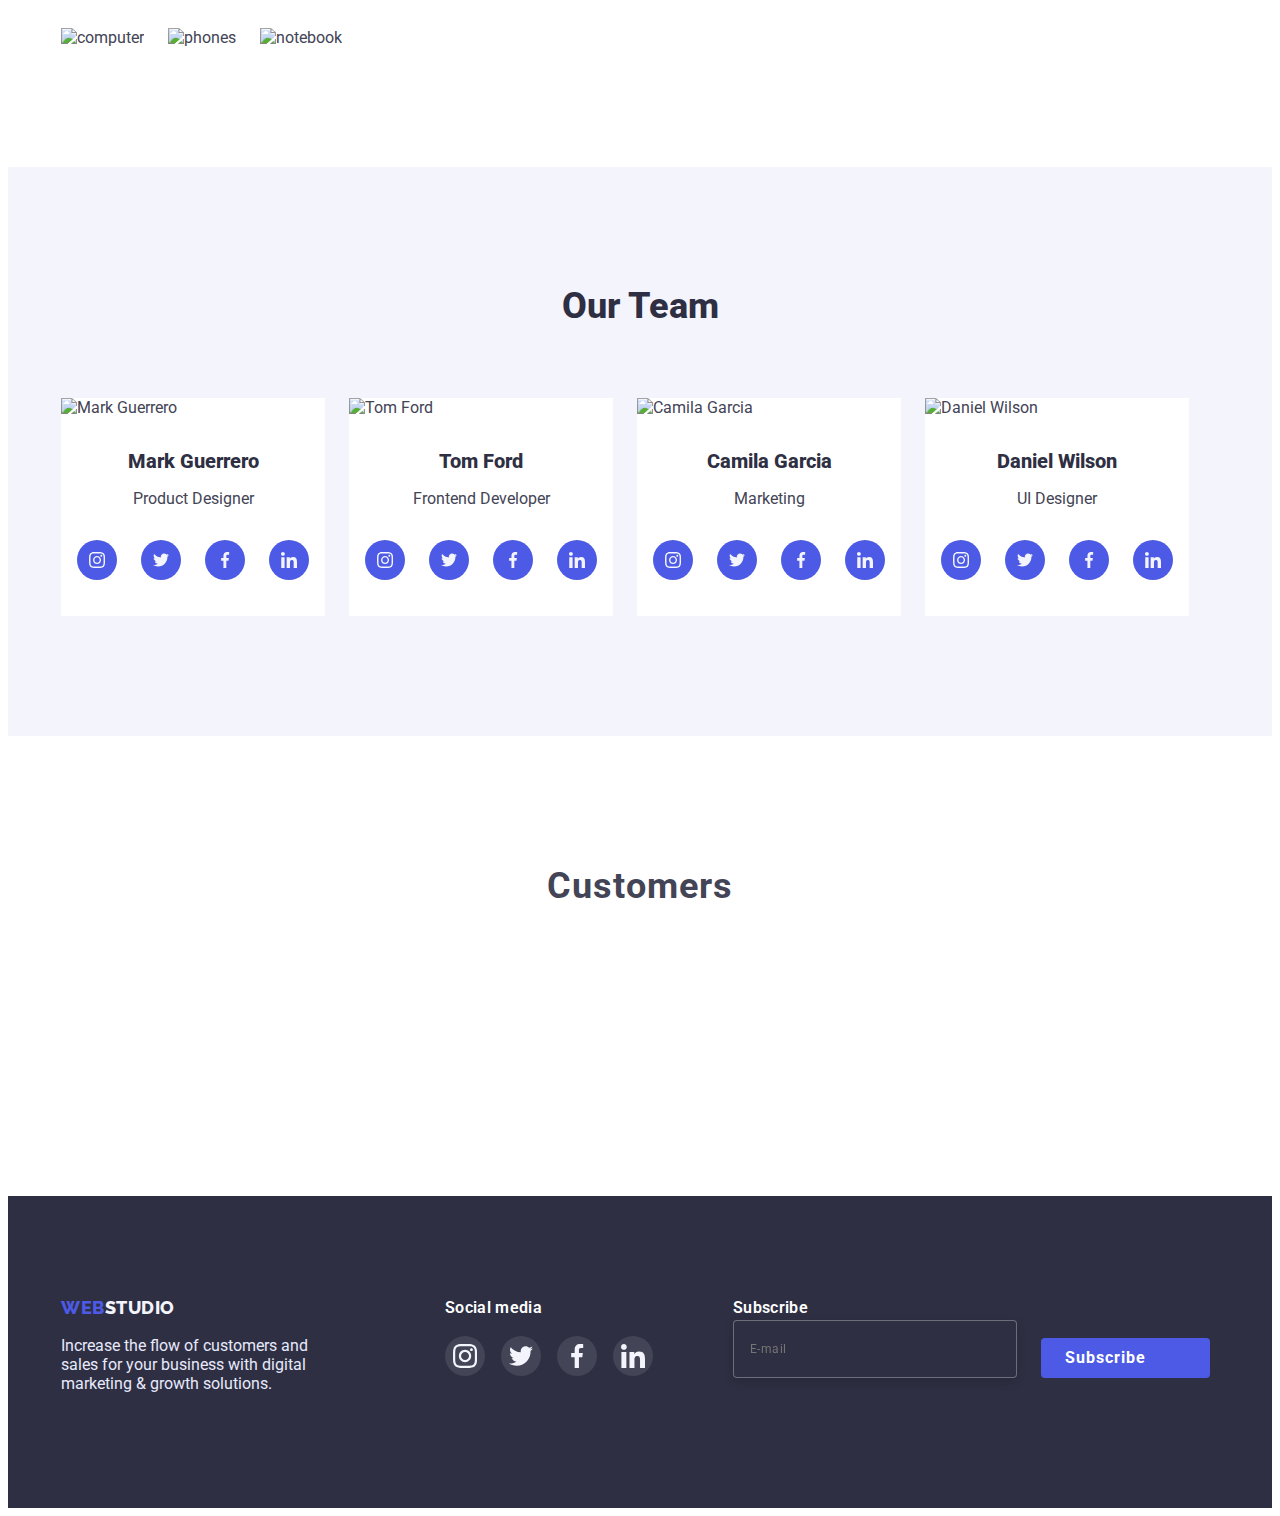
==== commit 55636e1a: "Update index.html" ====
--- a/index.html
+++ b/index.html
@@ -396,7 +396,7 @@
             digital marketing & growth solutions.
           </p>
         </div>
-        <div>
+        <div class="footer-social-media">
           <h3 class="footer-sm-title">Social media</h3>
           <ul class="list-social-media list">
             <li>
@@ -437,13 +437,36 @@
             </li>
           </ul>
         </div>
+        <form class="subscribe">
+          <label for="subscribe-email" class="subscribe-label">
+            <span class="subscribe-email-title">Subscribe</span>
+          </label>
+          <span class="subscribe-email">
+            <input
+              type="email"
+              id="subscribe-email"
+              name="email"
+              class="subscribe-input"
+              required
+              placeholder="E-mail"
+            />
+            <button type="submit" class="subscribe-button">
+              <span>Subscribe</span>
+              <svg width="24px" height="20px" class="subscribe-button-icon">
+                <use
+                  href="./images/symbol-defs.svg#icon-button-subscribe"
+                ></use>
+              </svg>
+            </button>
+          </span>
+        </form>
       </div>
     </footer>
     <div class="backdrop is-hidden" data-modal>
       <div class="modal">
         <button type="button" class="modal-close-btn" data-modal-close>
           <svg class="modal-close-btn-icon" width="8" height="8">
-            <use href="./images/svg/symbol-defs.svg#icon-X"></use>
+            <use href="./images/ss.svg"></use>
           </svg>
         </button>
         <form class="modal-form">
--- a/css/styles.css
+++ b/css/styles.css
@@ -421,6 +421,7 @@
 }
 
 .footer-social-media {
+  margin-right: 80px;
 }
 
 .footer-sm-title {
@@ -787,3 +788,80 @@
 .modal-form-submit-title {
   width: 106px;
 }
+
+.subscribe-email {
+  display: flex;
+  gap: 24px;
+}
+
+.subscribe-email-title {
+  font-family: var(--primary-font);
+  font-weight: 600;
+  font-size: var(--primary-font-size);
+  line-height: var(--primary-line-height);
+  letter-spacing: var(--primary-letter-spacing);
+  color: var(--primary-background-color);
+}
+
+.subscribe-label {
+  margin-bottom: 16px;
+}
+
+.subscribe-input {
+  display: flex;
+  align-items: center;
+  width: 264px;
+  height: 40px;
+  padding-left: 16px;
+  padding-top: 8px;
+  padding-bottom: 8px;
+  font-family: var(--primary-font);
+  font-weight: 400;
+  font-size: 12px;
+  line-height: var(--secondary-line-height);
+  letter-spacing: 0.04em;
+  border: 1px solid rgba(255, 255, 255, 0.3);
+  filter: drop-shadow(0px 4px 4px rgba(0, 0, 0, 0.15));
+  border-radius: 4px;
+  background-color: var(--title-text-color);
+  transition: background-color var(--main-transition),
+    color var(--main-transition);
+}
+
+.subscribe-input:hover,
+.subscribe-input:not(:placeholder-shown) {
+  outline: none;
+  border-color: var(--accent);
+  color: var(--primary-background-color);
+}
+
+.subscribe-button {
+  display: flex;
+  align-items: center;
+  text-align: center;
+  padding: 8px 24px;
+  margin-top: auto;
+  border-radius: 4px;
+  gap: 16px;
+  border: none;
+  cursor: pointer;
+  background-color: var(--accent);
+  color: var(--primary-background-color);
+  font-family: var(--primary-font);
+  font-weight: 700;
+  font-size: var(--primary-font-size);
+  line-height: var(--primary-line-height);
+  letter-spacing: 0.06em;
+  transition: background-color var(--main-transition);
+}
+
+.subscribe-button:focus,
+.subscribe-button:hover {
+  background-color: #404bbf;
+}
+
+.subscribe-button-icon {
+  display: flex;
+  justify-content: center;
+  align-items: center;
+}
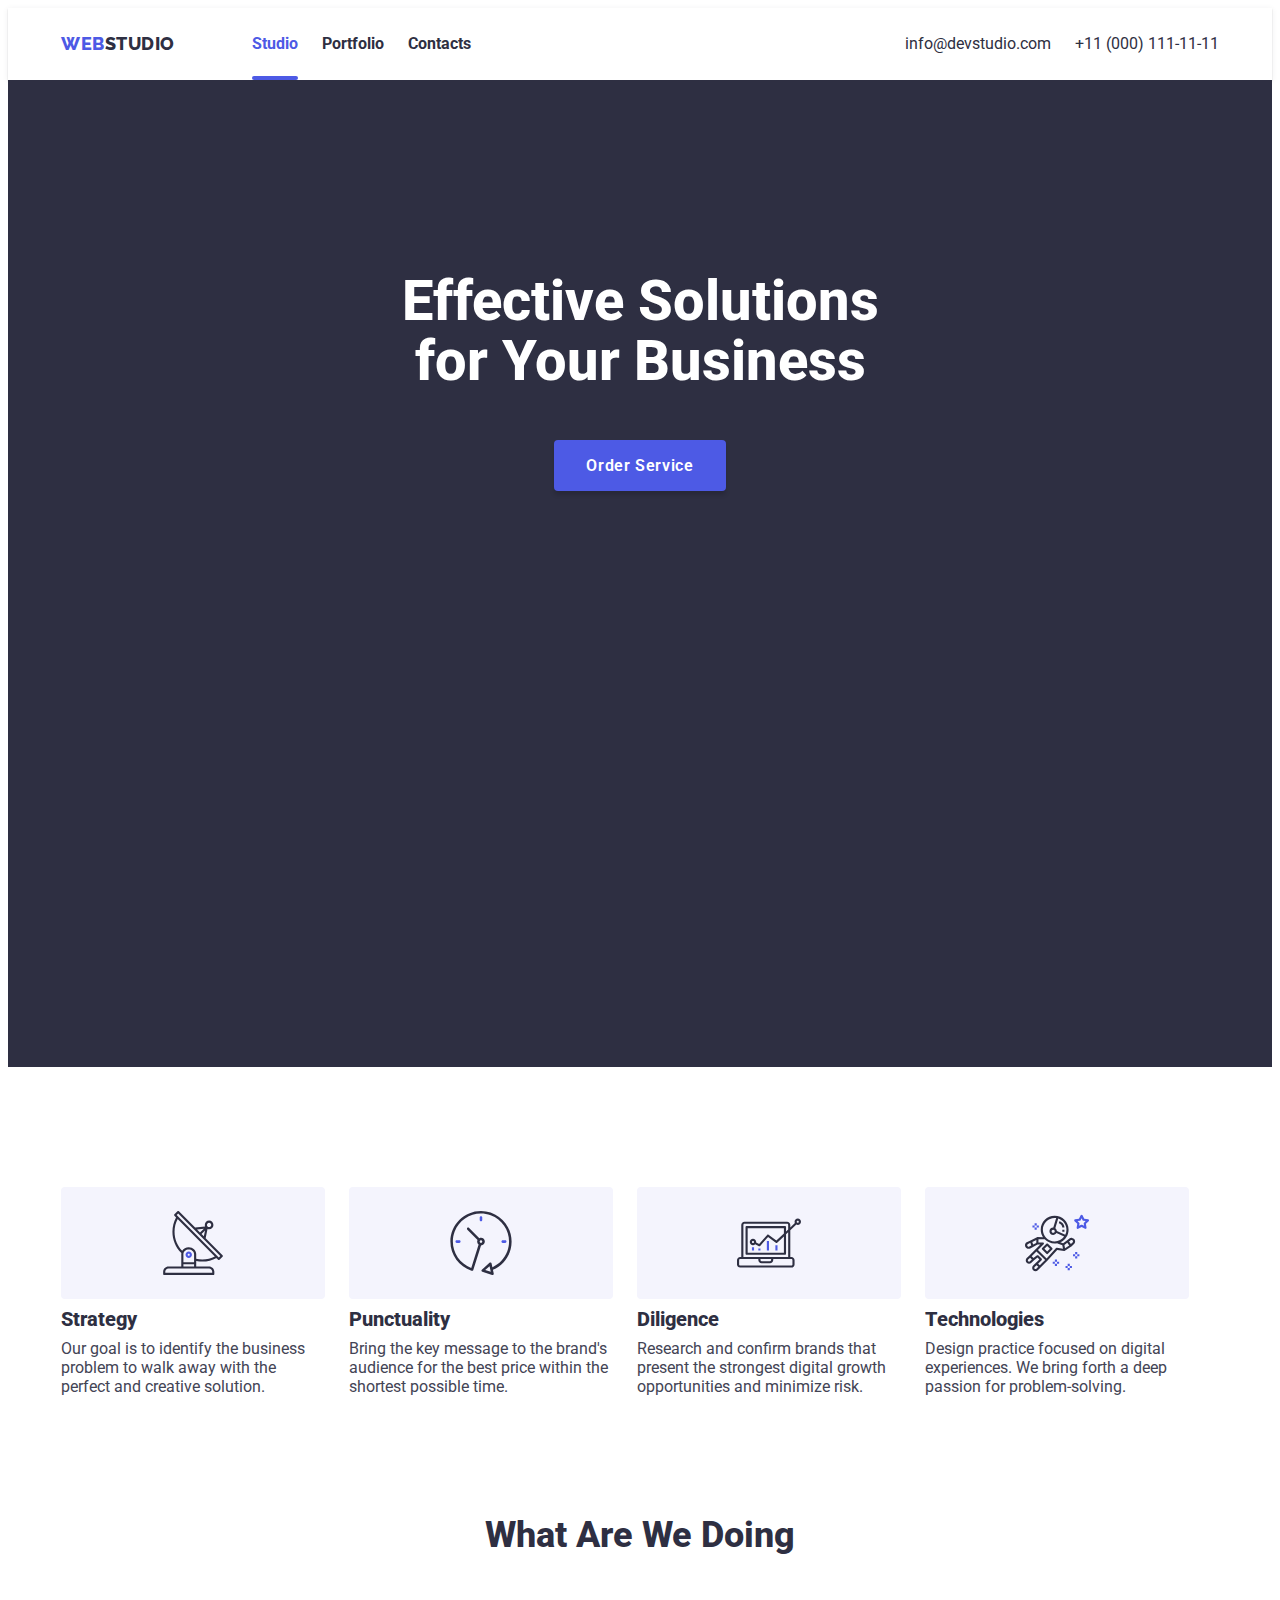
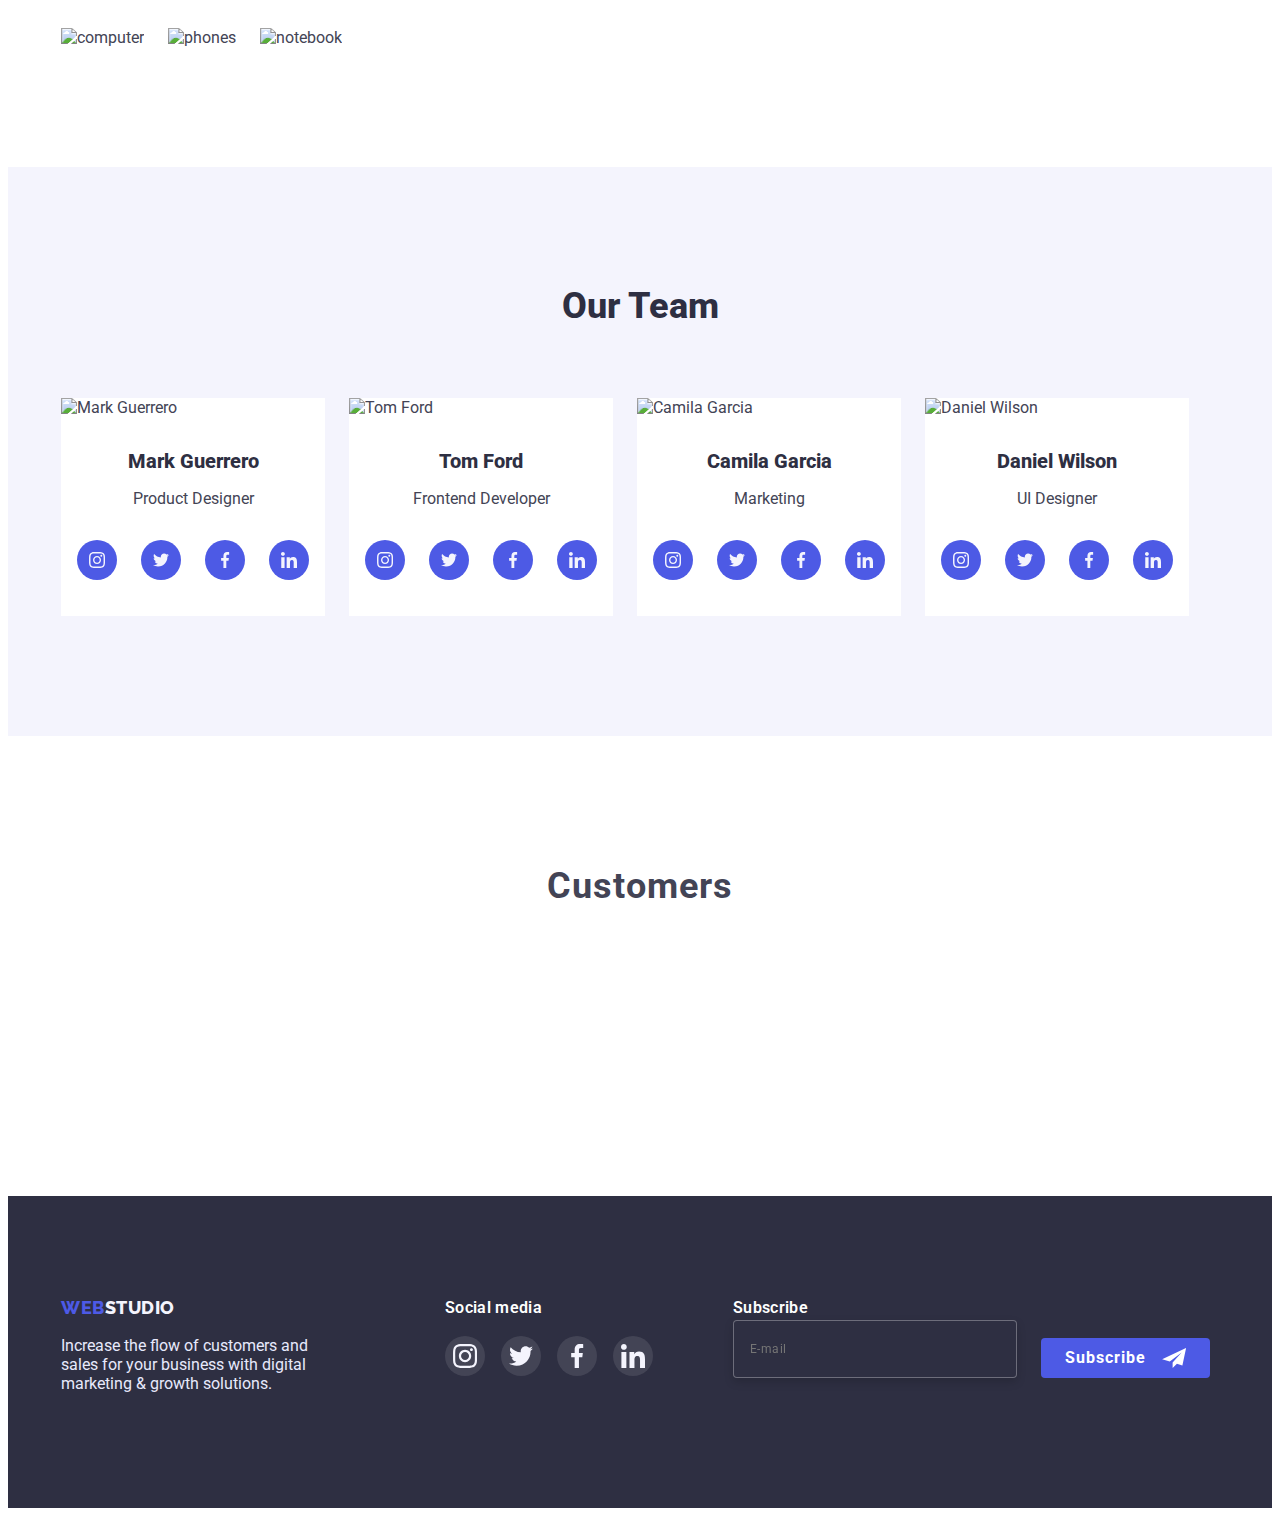
==== commit 6200e344: "Update index.html" ====
--- a/index.html
+++ b/index.html
@@ -453,9 +453,7 @@
             <button type="submit" class="subscribe-button">
               <span>Subscribe</span>
               <svg width="24px" height="20px" class="subscribe-button-icon">
-                <use
-                  href="./images/symbol-defs.svg#icon-button-subscribe"
-                ></use>
+                <use href="./images/svg/symbol-defs.svg#ss"></use>
               </svg>
             </button>
           </span>
@@ -466,7 +464,7 @@
       <div class="modal">
         <button type="button" class="modal-close-btn" data-modal-close>
           <svg class="modal-close-btn-icon" width="8" height="8">
-            <use href="./images/ss.svg"></use>
+            <use href="./images/svg/symbol-defs.svg#icon-X"></use>
           </svg>
         </button>
         <form class="modal-form">
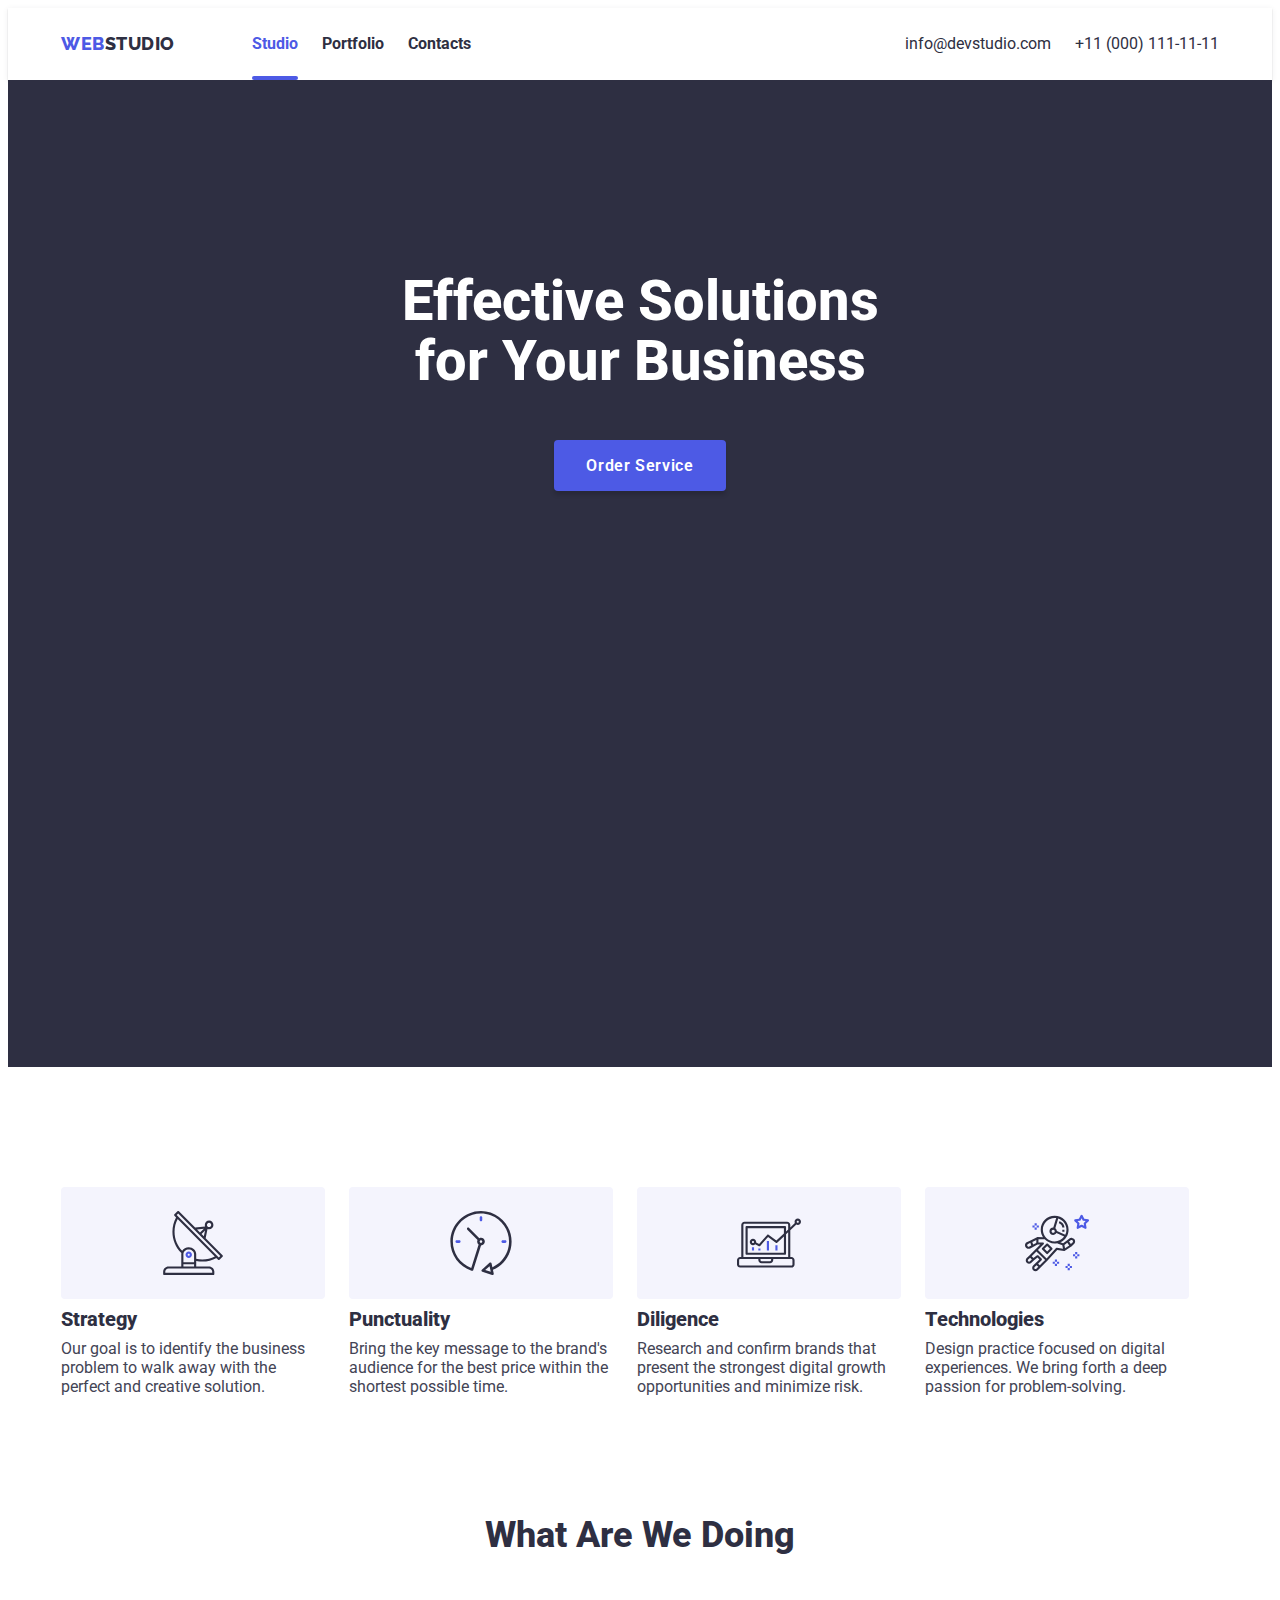
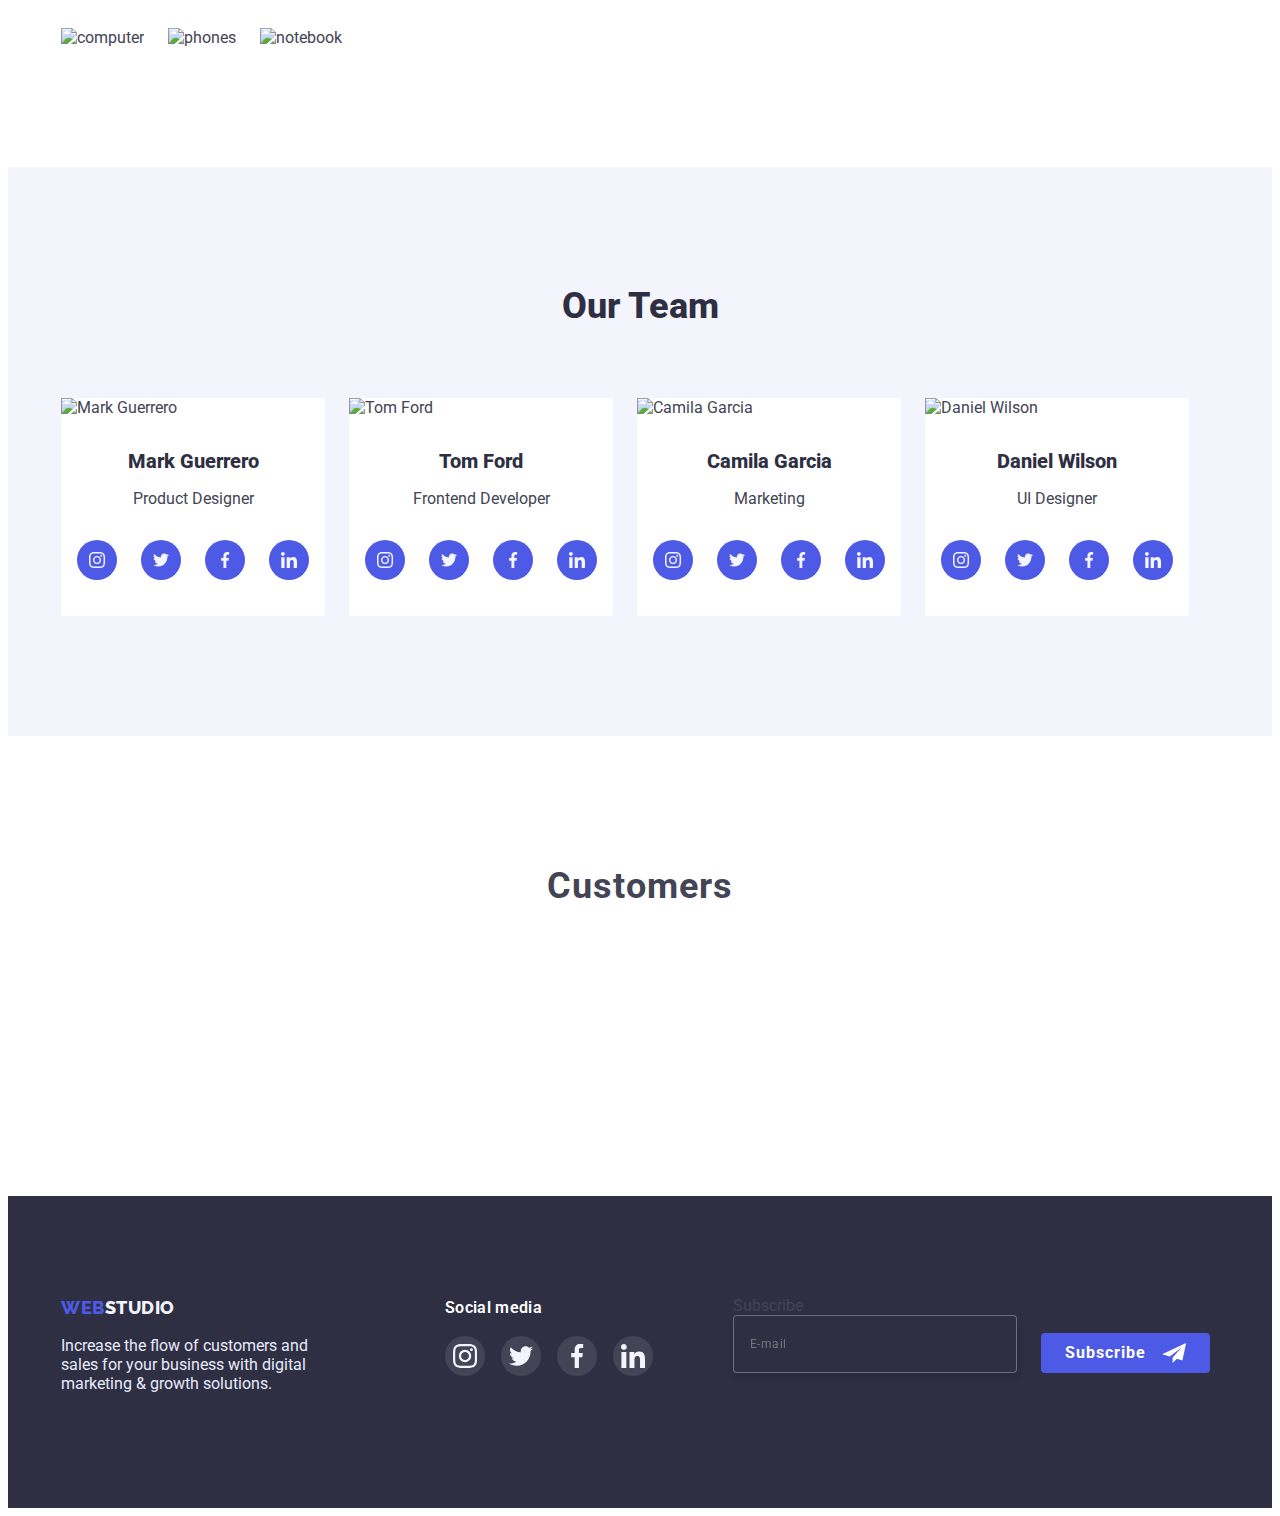
==== commit e1fb4c7f: "Update index.html" ====
--- a/index.html
+++ b/index.html
@@ -438,9 +438,7 @@
           </ul>
         </div>
         <form class="subscribe">
-          <label for="subscribe-email" class="subscribe-label">
-            <span class="subscribe-email-title">Subscribe</span>
-          </label>
+          <label for="subscribe-email" class="subscribe-label">Subscribe</label>
           <span class="subscribe-email">
             <input
               type="email"
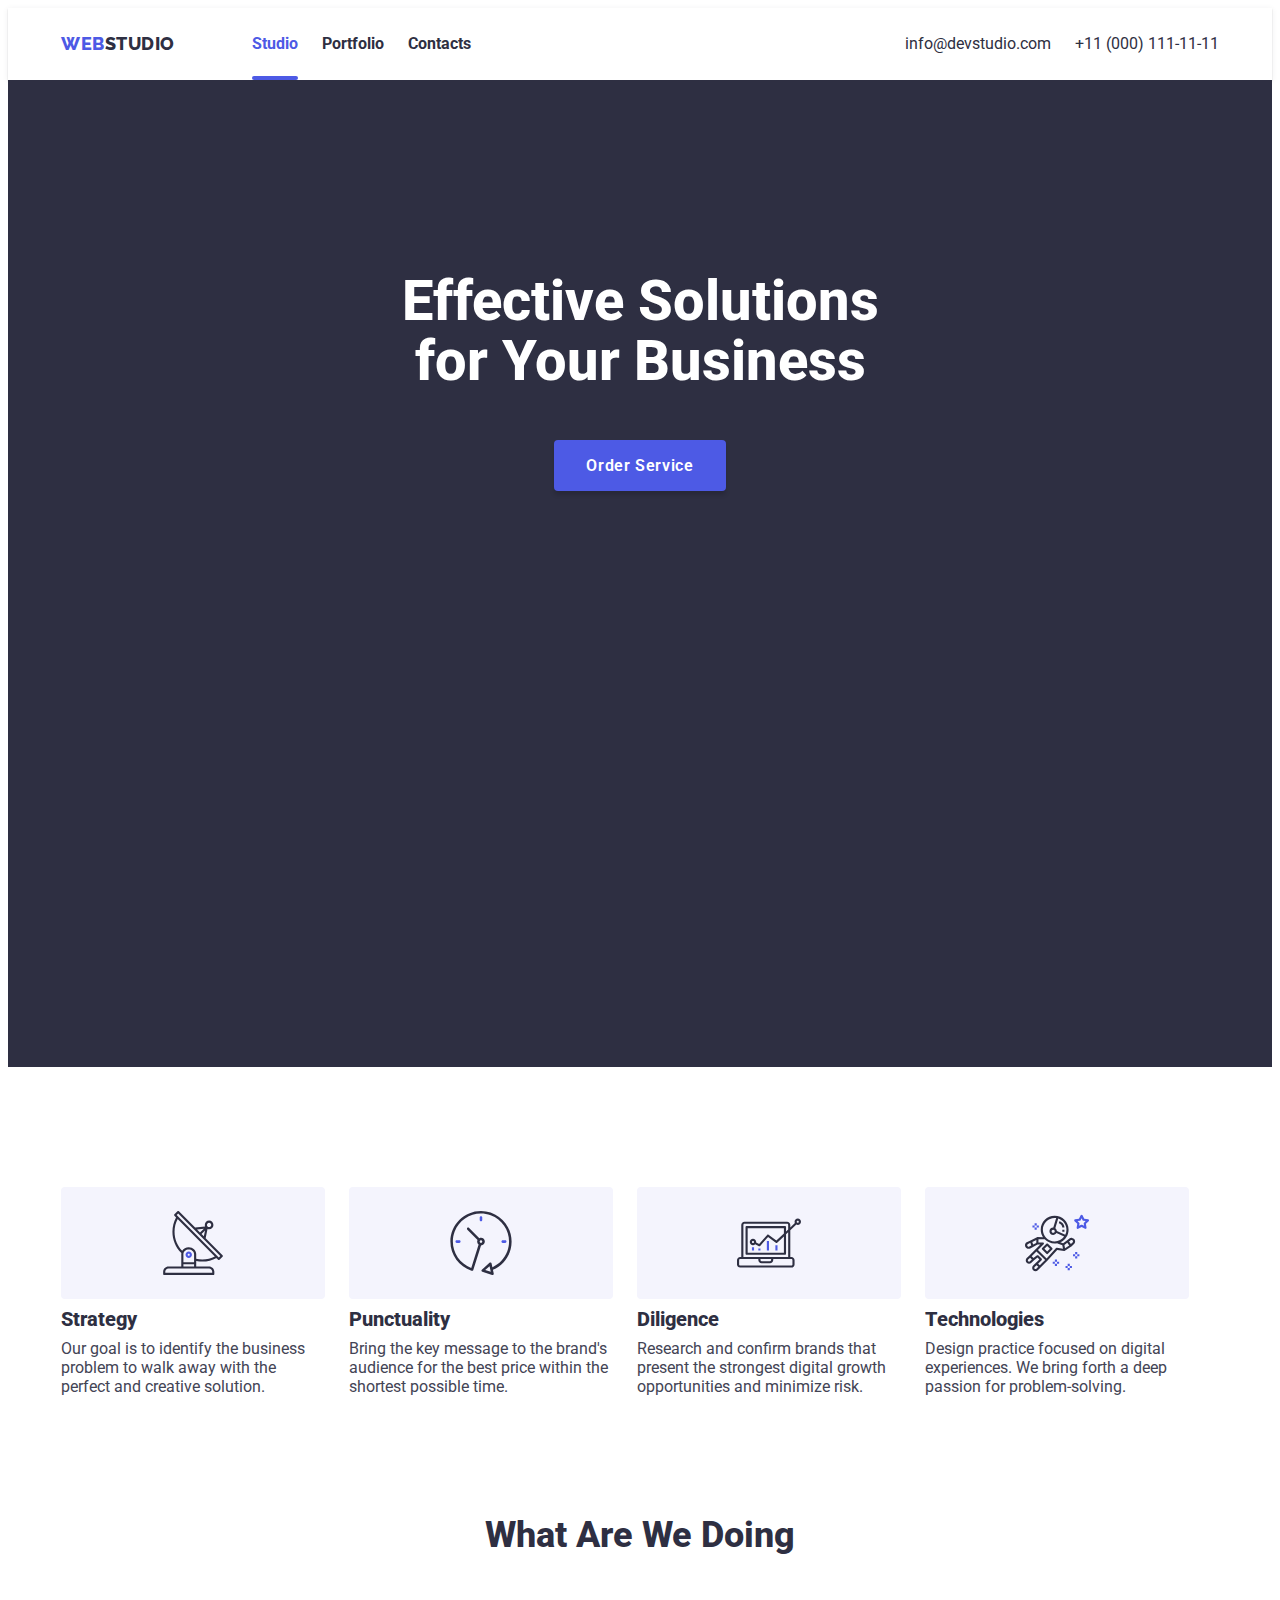
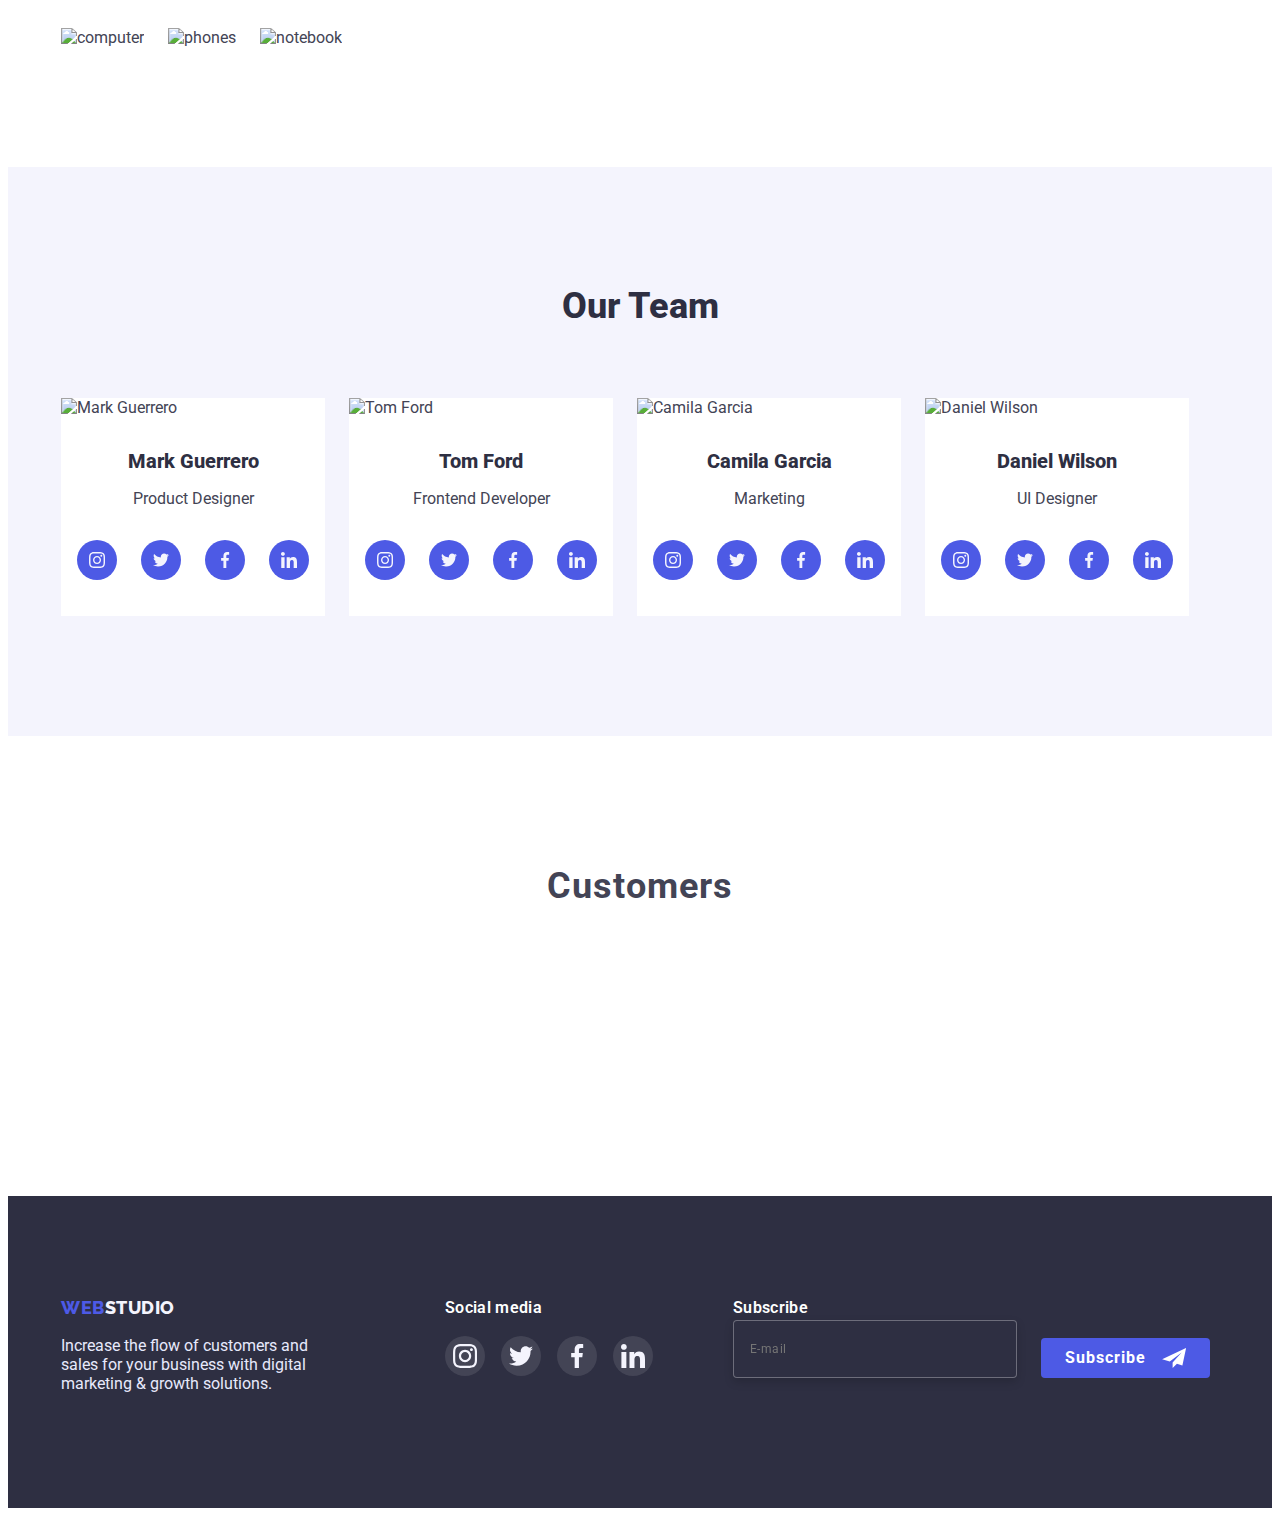
==== commit bd4fb5fe: "Update index.html" ====
--- a/index.html
+++ b/index.html
@@ -330,7 +330,7 @@
               <a href="" class="customers-link link">
                 <svg width="104" height="56" class="icon-customers">
                   <use
-                    href="./images/client/symbol-defs.svg#icon-client1"
+                    href="./images/client/symbol-defs2.svg#icon-client1"
                   ></use>
                 </svg>
               </a>
@@ -339,7 +339,7 @@
               <a href="" class="customers-link link">
                 <svg width="104" height="56" class="icon-customers">
                   <use
-                    href="./images/client/symbol-defs.svg#icon-client2"
+                    href="./images/client/symbol-defs2.svg#icon-client2"
                   ></use>
                 </svg>
               </a>
@@ -348,7 +348,7 @@
               <a href="" class="customers-link link">
                 <svg width="104" height="56" class="icon-customers">
                   <use
-                    href="./images/client/symbol-defs.svg#icon-client3"
+                    href="./images/client/symbol-defs2.svg#icon-client3"
                   ></use>
                 </svg>
               </a>
@@ -357,7 +357,7 @@
               <a href="" class="customers-link link">
                 <svg width="104" height="56" class="icon-customers">
                   <use
-                    href="./images/client/symbol-defs.svg#icon-client4"
+                    href="./images/client/symbol-defs2.svg#icon-client4"
                   ></use>
                 </svg>
               </a>
@@ -366,7 +366,7 @@
               <a href="" class="customers-link link">
                 <svg width="104" height="56" class="icon-customers">
                   <use
-                    href="./images/client/symbol-defs.svg#icon-client5"
+                    href="./images/client/symbol-defs2.svg#icon-client5"
                   ></use>
                 </svg>
               </a>
@@ -375,7 +375,7 @@
               <a href="" class="customers-link link">
                 <svg width="104" height="56" class="icon-customers">
                   <use
-                    href="./images/client/symbol-defs.svg#icon-client6"
+                    href="./images/client/symbol-defs2.svg#icon-client6"
                   ></use>
                 </svg>
               </a>
--- a/css/styles.css
+++ b/css/styles.css
@@ -570,10 +570,10 @@
 
 .modal {
   position: absolute;
+  top: 50%;
+  left: 50%;
   width: 408px;
   height: 576px;
-  top: 88px;
-  left: 516px;
   background-color: #fcfcfc;
   box-shadow: 0px 1px 1px rgba(0, 0, 0, 0.14), 0px 1px 3px rgba(0, 0, 0, 0.12),
     0px 2px 1px rgba(0, 0, 0, 0.2);
@@ -582,6 +582,7 @@
   padding-bottom: 40px;
   padding-left: 24px;
   padding-right: 24px;
+  transform: translate(-50%, -50%);
 }
 
 .modal-close-btn {
@@ -794,16 +795,13 @@
   gap: 24px;
 }
 
-.subscribe-email-title {
+.subscribe-label {
   font-family: var(--primary-font);
   font-weight: 600;
   font-size: var(--primary-font-size);
   line-height: var(--primary-line-height);
   letter-spacing: var(--primary-letter-spacing);
   color: var(--primary-background-color);
-}
-
-.subscribe-label {
   margin-bottom: 16px;
 }
 
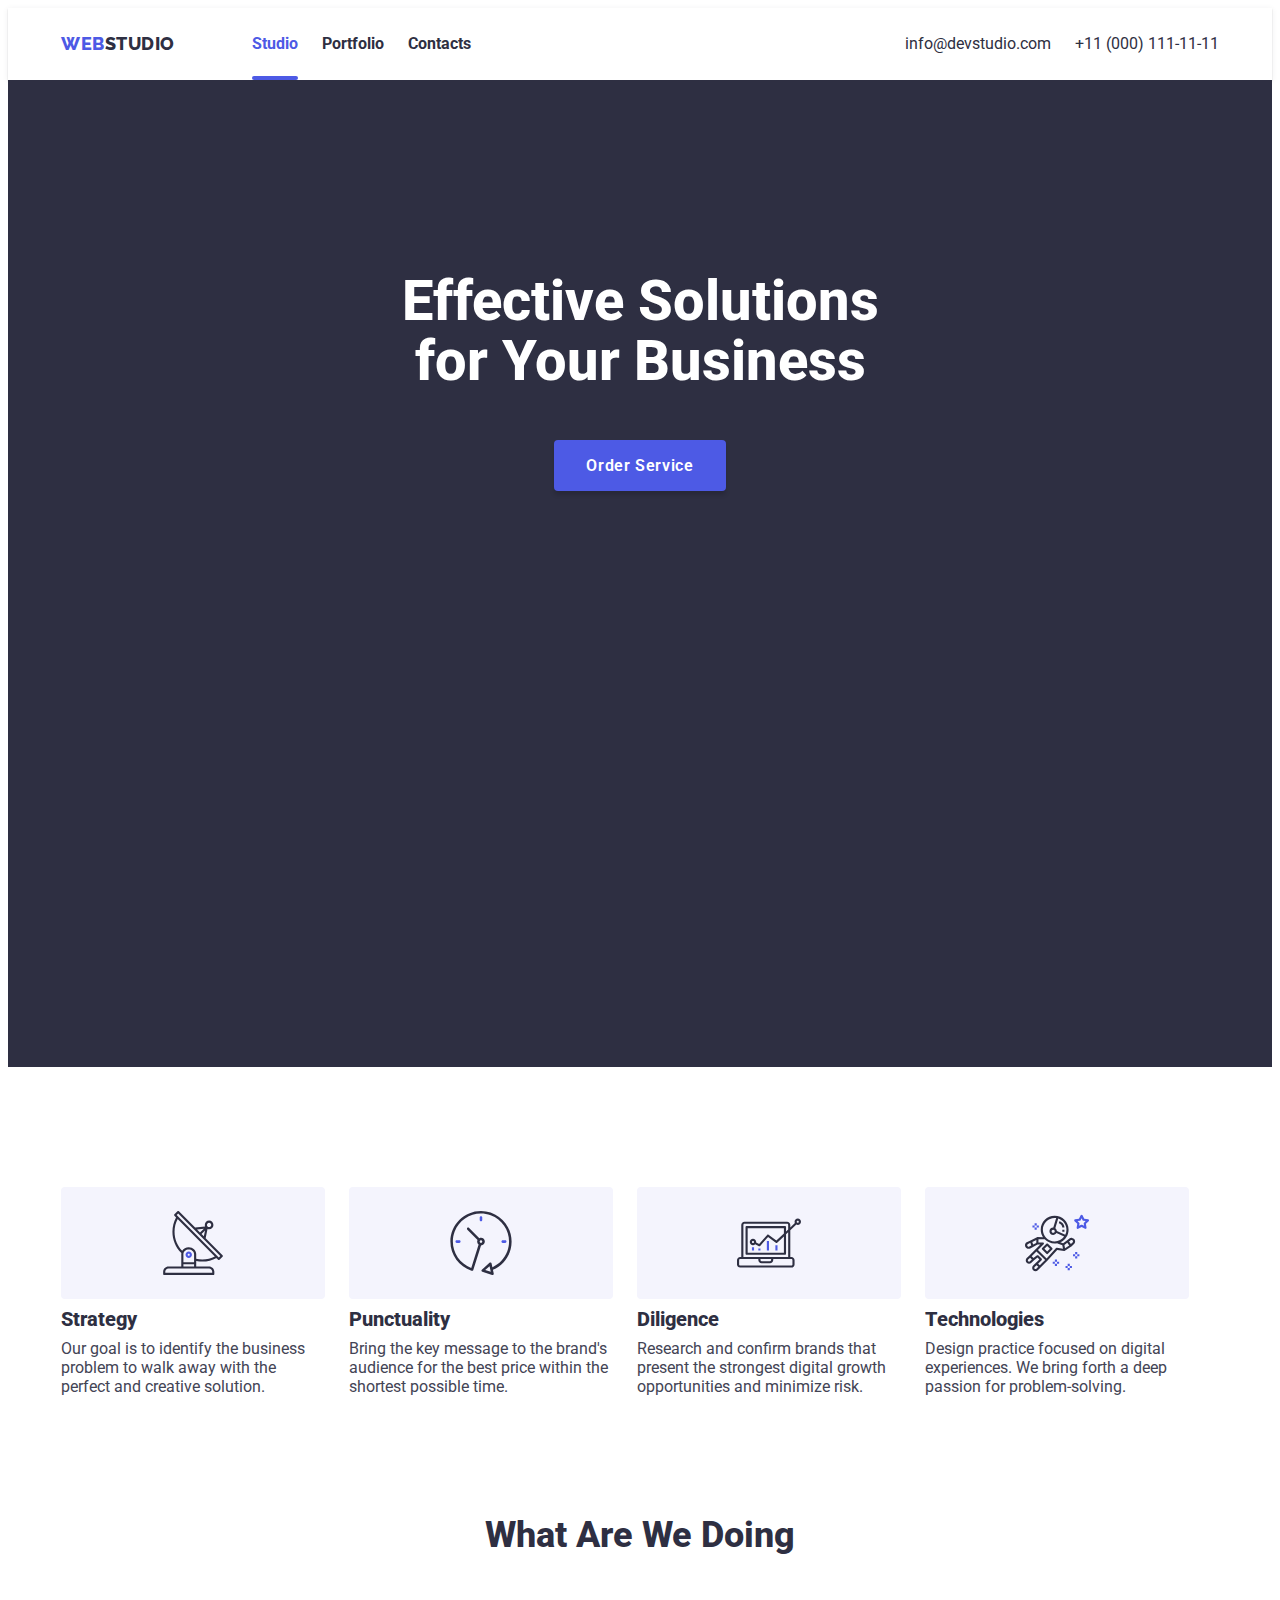
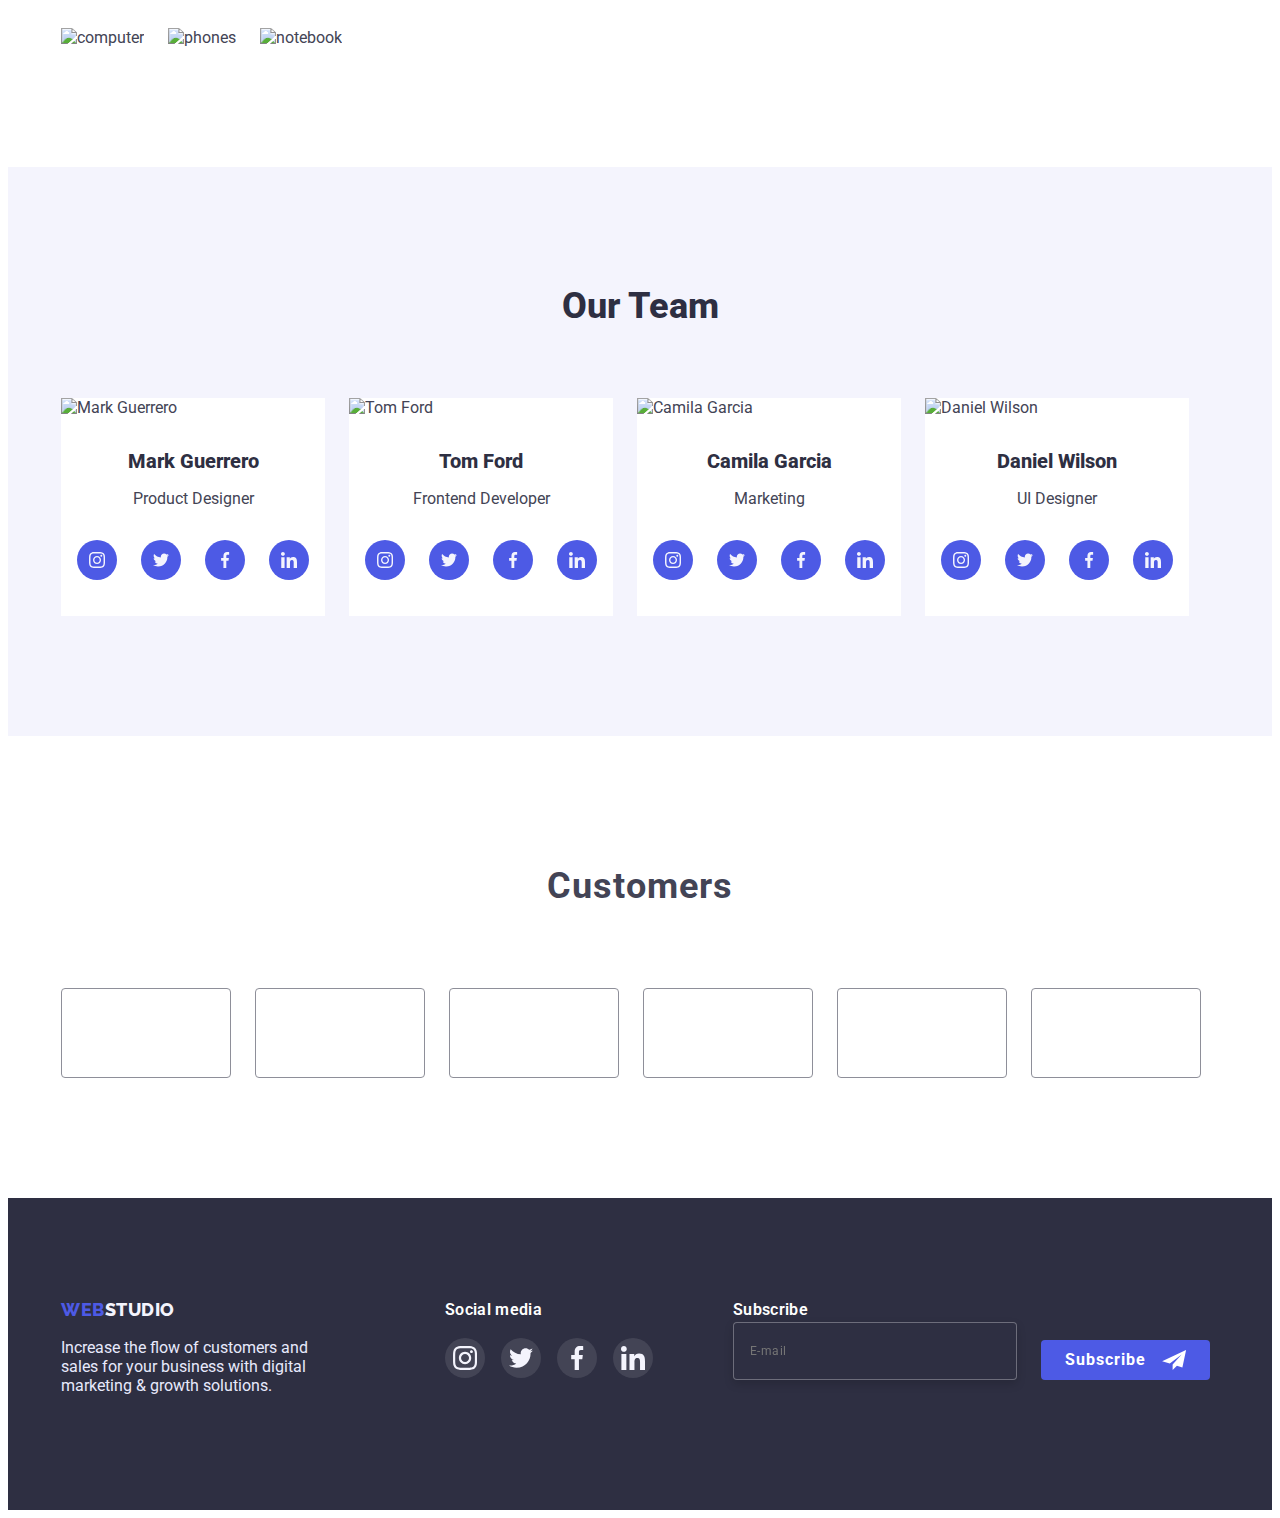
==== commit a6c14d9f: "Update index.html" ====
--- a/index.html
+++ b/index.html
@@ -330,7 +330,7 @@
               <a href="" class="customers-link link">
                 <svg width="104" height="56" class="icon-customers">
                   <use
-                    href="./images/client/symbol-defs2.svg#icon-client1"
+                    href="./images/client/symbol-defs.svg#icon-client1"
                   ></use>
                 </svg>
               </a>
@@ -339,7 +339,7 @@
               <a href="" class="customers-link link">
                 <svg width="104" height="56" class="icon-customers">
                   <use
-                    href="./images/client/symbol-defs2.svg#icon-client2"
+                    href="./images/client/symbol-defs.svg#icon-client2"
                   ></use>
                 </svg>
               </a>
@@ -348,7 +348,7 @@
               <a href="" class="customers-link link">
                 <svg width="104" height="56" class="icon-customers">
                   <use
-                    href="./images/client/symbol-defs2.svg#icon-client3"
+                    href="./images/client/symbol-defs.svg#icon-client3"
                   ></use>
                 </svg>
               </a>
@@ -357,7 +357,7 @@
               <a href="" class="customers-link link">
                 <svg width="104" height="56" class="icon-customers">
                   <use
-                    href="./images/client/symbol-defs2.svg#icon-client4"
+                    href="./images/client/symbol-defs.svg#icon-client4"
                   ></use>
                 </svg>
               </a>
@@ -366,7 +366,7 @@
               <a href="" class="customers-link link">
                 <svg width="104" height="56" class="icon-customers">
                   <use
-                    href="./images/client/symbol-defs2.svg#icon-client5"
+                    href="./images/client/symbol-defs.svg#icon-client5"
                   ></use>
                 </svg>
               </a>
@@ -375,7 +375,7 @@
               <a href="" class="customers-link link">
                 <svg width="104" height="56" class="icon-customers">
                   <use
-                    href="./images/client/symbol-defs2.svg#icon-client6"
+                    href="./images/client/symbol-defs.svg#icon-client6"
                   ></use>
                 </svg>
               </a>
@@ -480,7 +480,7 @@
                 pattern="^[a-zA-Z]+"
                 minlength="2"
               />
-              <svg class="modal-icon" width="18" height="18">
+              <svg class="modal-icon" width="12" height="12">
                 <use href="./images/modal/modal.svg#icon-1"></use>
               </svg>
             </span>
@@ -496,7 +496,7 @@
                 pattern="[0-9]{3}-[0-9]{3}-[0-9]{2}-[0-9]{2}"
                 title="xxx-xxx-xx-xx"
               />
-              <svg class="modal-icon" width="18" height="18">
+              <svg class="modal-icon" width="12" height="12">
                 <use href="./images/modal/modal.svg#icon-2"></use>
               </svg>
             </span>
@@ -510,7 +510,7 @@
                 class="modal-form-input"
                 required
               />
-              <svg class="modal-icon" width="18" height="18">
+              <svg class="modal-icon" width="12" height="12">
                 <use href="./images/modal/modal.svg#icon-3"></use>
               </svg>
             </span>
--- a/css/styles.css
+++ b/css/styles.css
@@ -488,9 +488,9 @@
   display: inline-flex;
   width: 168px;
   height: 88px;
-  border: 1px solid var(--secondary-text-color: );
-  border-radius: 4px;
-  color: var(--secondary-text-color: );
+  border: 1px solid var(--secondary-text-color);
+  border-radius: 4px;
+  color: var(--secondary-text-color);
   justify-content: center;
   align-items: center;
   transition: color var(--main-transition), border-color var(--main-transition);
